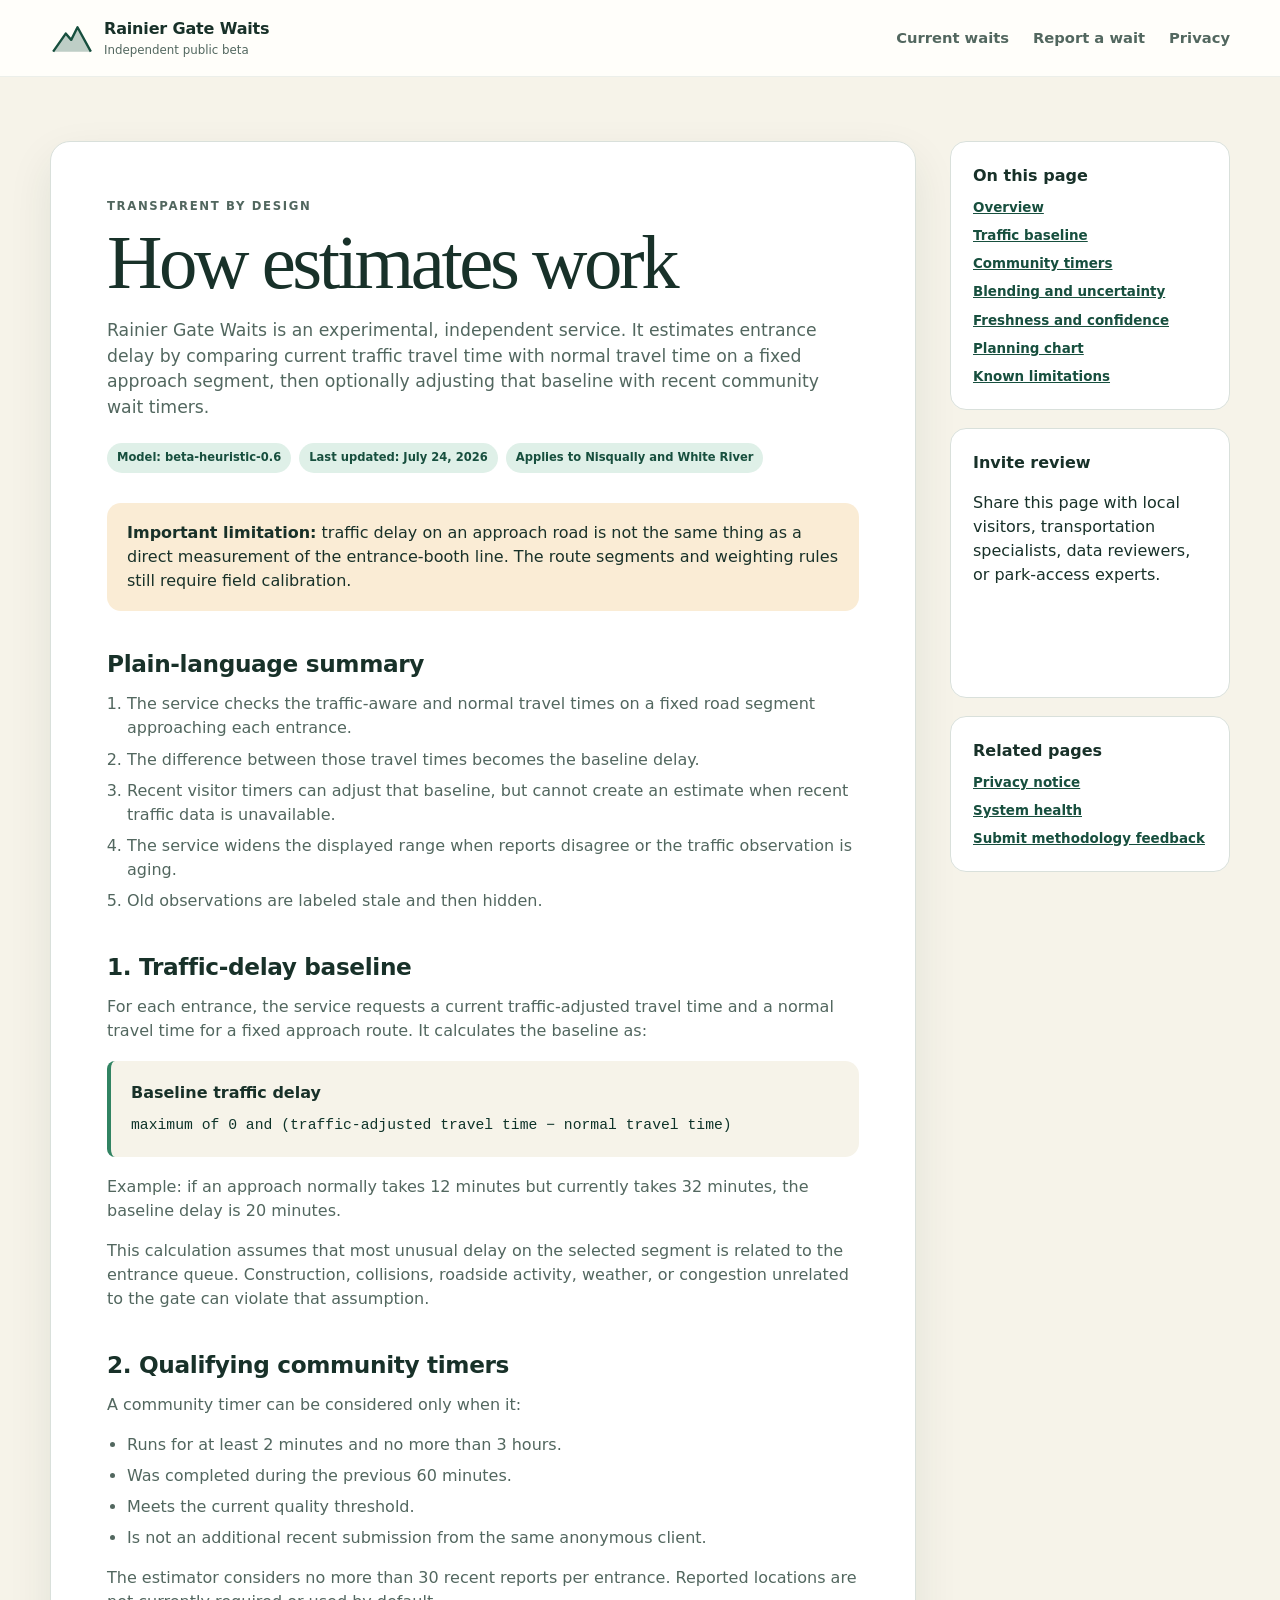
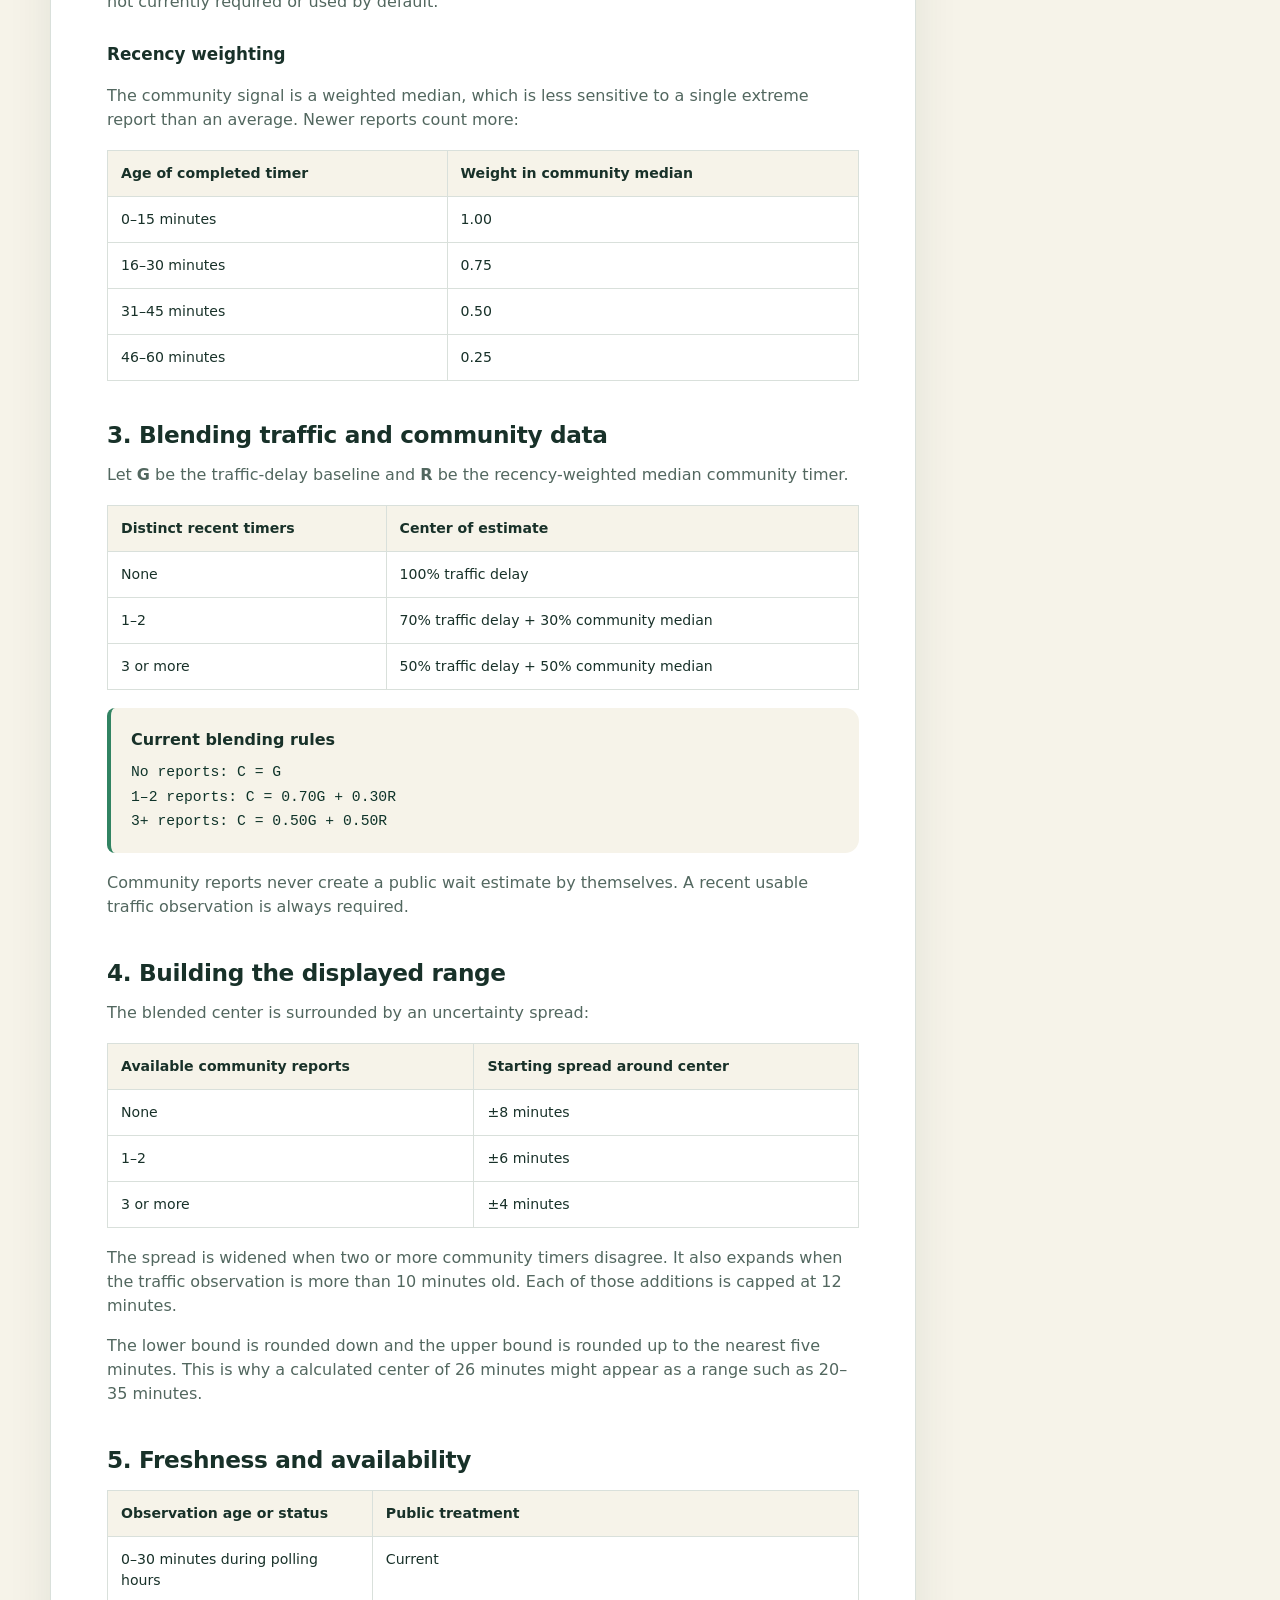
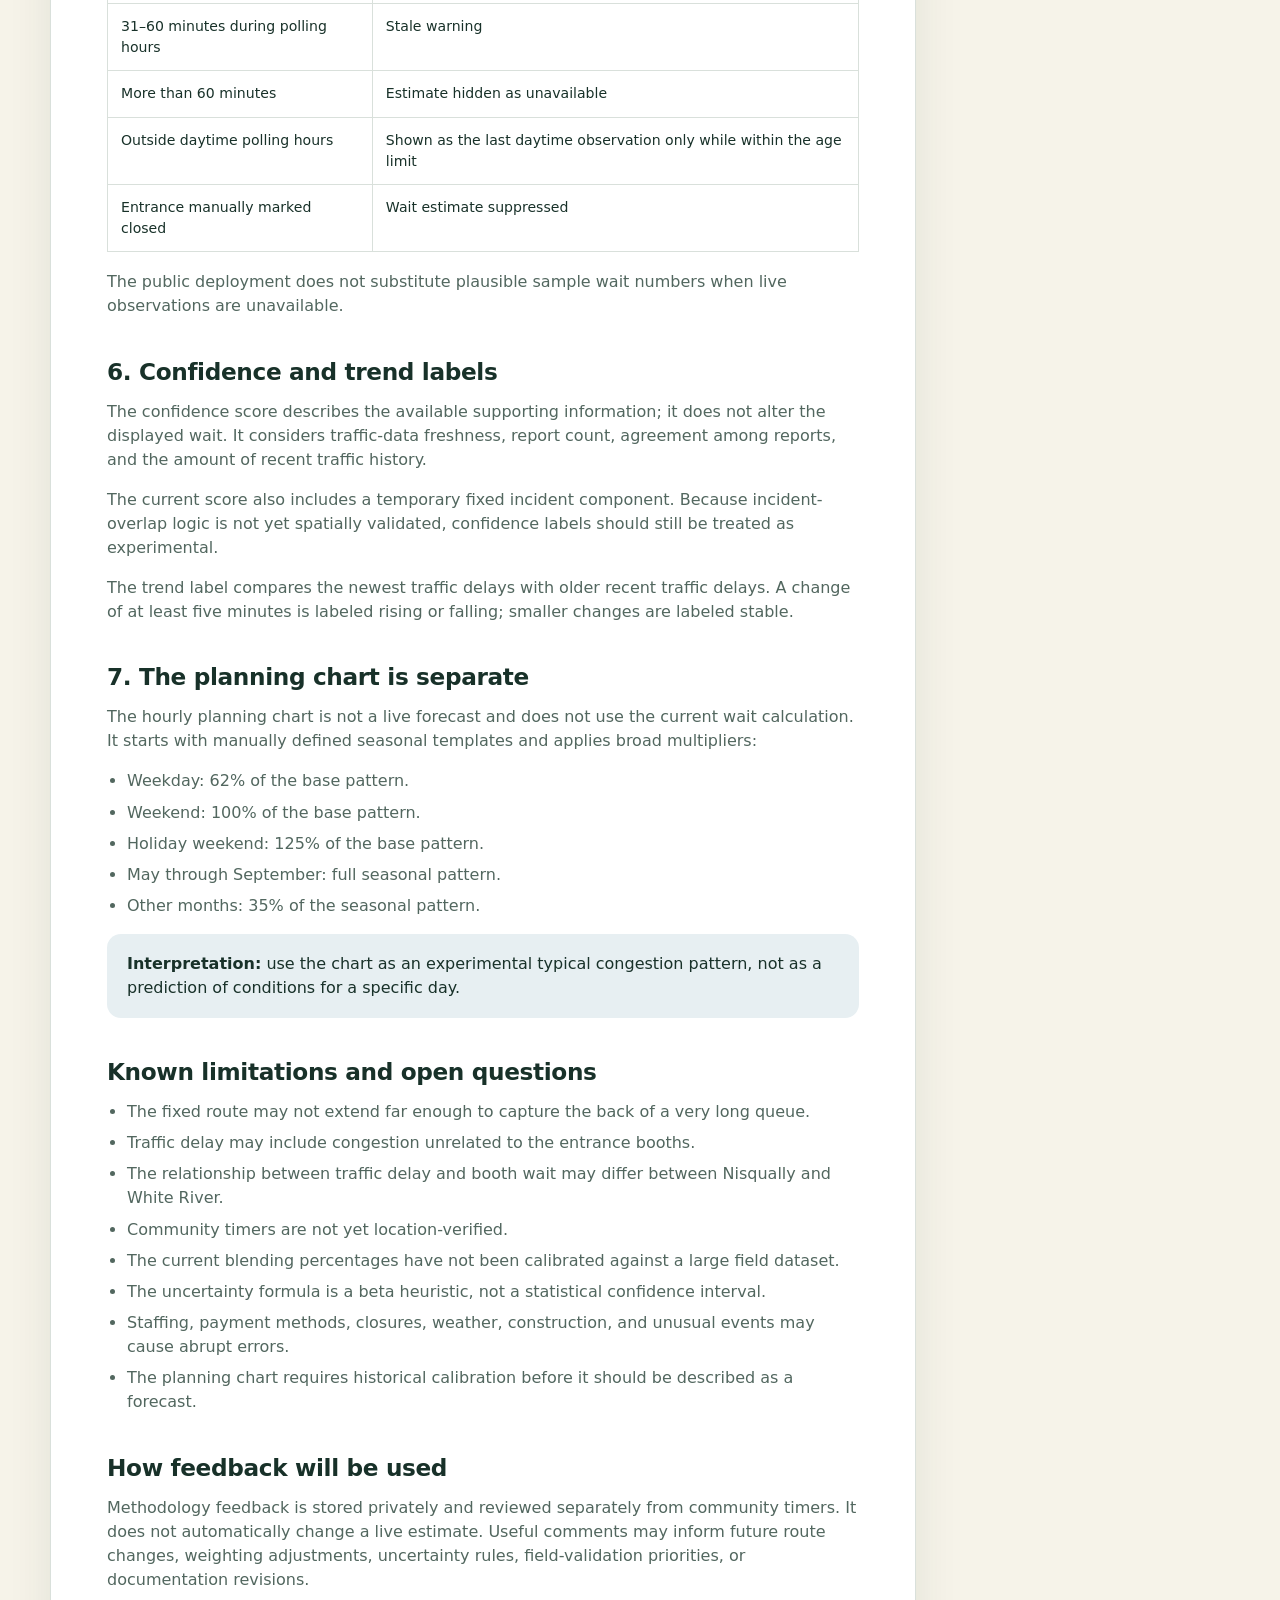
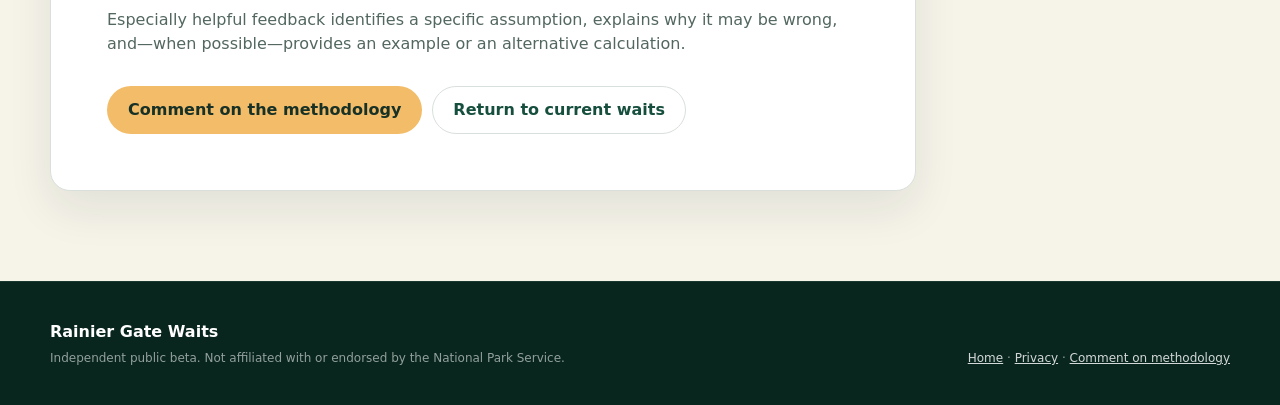
==== methodology.html @ cff62fb3 "Add files via upload" ====
<!doctype html>
<html lang="en">
<head>
  <meta charset="utf-8" />
  <meta name="viewport" content="width=device-width, initial-scale=1" />
  <meta name="description" content="How Rainier Gate Waits calculates experimental entrance-delay estimates and planning patterns." />
  <title>How estimates work · Rainier Gate Waits</title>
  <link rel="stylesheet" href="styles.css" />
</head>
<body>
  <a class="skip-link" href="#main">Skip to main content</a>

  <header class="site-header">
    <div class="shell header-inner">
      <a class="brand" href="index.html" aria-label="Rainier Gate Waits home">
        <span class="brand-mark" aria-hidden="true">
          <svg viewBox="0 0 56 44" role="img">
            <path d="M4 39 20 16l7 8L35 8l17 31H4Z" fill="currentColor" opacity=".28"/>
            <path d="m4 39 16-23 7 8L35 8l17 31" fill="none" stroke="currentColor" stroke-width="3" stroke-linejoin="round"/>
          </svg>
        </span>
        <span>
          <strong>Rainier Gate Waits</strong>
          <small>Independent public beta</small>
        </span>
      </a>
      <nav aria-label="Primary navigation">
        <a href="index.html#current">Current waits</a>
        <a href="index.html#report">Report a wait</a>
        <a href="privacy.html">Privacy</a>
      </nav>
    </div>
  </header>

  <main class="methodology-main" id="main">
    <div class="shell methodology-layout">
      <article class="methodology-card">
        <p class="eyebrow">Transparent by design</p>
        <h1>How estimates work</h1>
        <p class="methodology-lead">Rainier Gate Waits is an experimental, independent service. It estimates entrance delay by comparing current traffic travel time with normal travel time on a fixed approach segment, then optionally adjusting that baseline with recent community wait timers.</p>

        <div class="methodology-meta">
          <span>Model: beta-heuristic-0.6</span>
          <span>Last updated: July 24, 2026</span>
          <span>Applies to Nisqually and White River</span>
        </div>

        <div class="method-warning">
          <strong>Important limitation:</strong> traffic delay on an approach road is not the same thing as a direct measurement of the entrance-booth line. The route segments and weighting rules still require field calibration.
        </div>

        <h2 id="summary">Plain-language summary</h2>
        <ol>
          <li>The service checks the traffic-aware and normal travel times on a fixed road segment approaching each entrance.</li>
          <li>The difference between those travel times becomes the baseline delay.</li>
          <li>Recent visitor timers can adjust that baseline, but cannot create an estimate when recent traffic data is unavailable.</li>
          <li>The service widens the displayed range when reports disagree or the traffic observation is aging.</li>
          <li>Old observations are labeled stale and then hidden.</li>
        </ol>

        <h2 id="traffic-baseline">1. Traffic-delay baseline</h2>
        <p>For each entrance, the service requests a current traffic-adjusted travel time and a normal travel time for a fixed approach route. It calculates the baseline as:</p>
        <div class="formula-card">
          <strong>Baseline traffic delay</strong>
          <code>maximum of 0 and (traffic-adjusted travel time − normal travel time)</code>
        </div>
        <p>Example: if an approach normally takes 12 minutes but currently takes 32 minutes, the baseline delay is 20 minutes.</p>
        <p>This calculation assumes that most unusual delay on the selected segment is related to the entrance queue. Construction, collisions, roadside activity, weather, or congestion unrelated to the gate can violate that assumption.</p>

        <h2 id="community-timers">2. Qualifying community timers</h2>
        <p>A community timer can be considered only when it:</p>
        <ul>
          <li>Runs for at least 2 minutes and no more than 3 hours.</li>
          <li>Was completed during the previous 60 minutes.</li>
          <li>Meets the current quality threshold.</li>
          <li>Is not an additional recent submission from the same anonymous client.</li>
        </ul>
        <p>The estimator considers no more than 30 recent reports per entrance. Reported locations are not currently required or used by default.</p>

        <h3>Recency weighting</h3>
        <p>The community signal is a weighted median, which is less sensitive to a single extreme report than an average. Newer reports count more:</p>
        <div class="method-table-wrap">
          <table class="method-table">
            <thead><tr><th>Age of completed timer</th><th>Weight in community median</th></tr></thead>
            <tbody>
              <tr><td>0–15 minutes</td><td>1.00</td></tr>
              <tr><td>16–30 minutes</td><td>0.75</td></tr>
              <tr><td>31–45 minutes</td><td>0.50</td></tr>
              <tr><td>46–60 minutes</td><td>0.25</td></tr>
            </tbody>
          </table>
        </div>

        <h2 id="blending">3. Blending traffic and community data</h2>
        <p>Let <strong>G</strong> be the traffic-delay baseline and <strong>R</strong> be the recency-weighted median community timer.</p>
        <div class="method-table-wrap">
          <table class="method-table">
            <thead><tr><th>Distinct recent timers</th><th>Center of estimate</th></tr></thead>
            <tbody>
              <tr><td>None</td><td>100% traffic delay</td></tr>
              <tr><td>1–2</td><td>70% traffic delay + 30% community median</td></tr>
              <tr><td>3 or more</td><td>50% traffic delay + 50% community median</td></tr>
            </tbody>
          </table>
        </div>
        <div class="formula-card">
          <strong>Current blending rules</strong>
          <code>No reports: C = G<br />1–2 reports: C = 0.70G + 0.30R<br />3+ reports: C = 0.50G + 0.50R</code>
        </div>
        <p>Community reports never create a public wait estimate by themselves. A recent usable traffic observation is always required.</p>

        <h2 id="uncertainty">4. Building the displayed range</h2>
        <p>The blended center is surrounded by an uncertainty spread:</p>
        <div class="method-table-wrap">
          <table class="method-table">
            <thead><tr><th>Available community reports</th><th>Starting spread around center</th></tr></thead>
            <tbody>
              <tr><td>None</td><td>±8 minutes</td></tr>
              <tr><td>1–2</td><td>±6 minutes</td></tr>
              <tr><td>3 or more</td><td>±4 minutes</td></tr>
            </tbody>
          </table>
        </div>
        <p>The spread is widened when two or more community timers disagree. It also expands when the traffic observation is more than 10 minutes old. Each of those additions is capped at 12 minutes.</p>
        <p>The lower bound is rounded down and the upper bound is rounded up to the nearest five minutes. This is why a calculated center of 26 minutes might appear as a range such as 20–35 minutes.</p>

        <h2 id="freshness">5. Freshness and availability</h2>
        <div class="method-table-wrap">
          <table class="method-table">
            <thead><tr><th>Observation age or status</th><th>Public treatment</th></tr></thead>
            <tbody>
              <tr><td>0–30 minutes during polling hours</td><td>Current</td></tr>
              <tr><td>31–60 minutes during polling hours</td><td>Stale warning</td></tr>
              <tr><td>More than 60 minutes</td><td>Estimate hidden as unavailable</td></tr>
              <tr><td>Outside daytime polling hours</td><td>Shown as the last daytime observation only while within the age limit</td></tr>
              <tr><td>Entrance manually marked closed</td><td>Wait estimate suppressed</td></tr>
            </tbody>
          </table>
        </div>
        <p>The public deployment does not substitute plausible sample wait numbers when live observations are unavailable.</p>

        <h2 id="confidence">6. Confidence and trend labels</h2>
        <p>The confidence score describes the available supporting information; it does not alter the displayed wait. It considers traffic-data freshness, report count, agreement among reports, and the amount of recent traffic history.</p>
        <p>The current score also includes a temporary fixed incident component. Because incident-overlap logic is not yet spatially validated, confidence labels should still be treated as experimental.</p>
        <p>The trend label compares the newest traffic delays with older recent traffic delays. A change of at least five minutes is labeled rising or falling; smaller changes are labeled stable.</p>

        <h2 id="planning-chart">7. The planning chart is separate</h2>
        <p>The hourly planning chart is not a live forecast and does not use the current wait calculation. It starts with manually defined seasonal templates and applies broad multipliers:</p>
        <ul>
          <li>Weekday: 62% of the base pattern.</li>
          <li>Weekend: 100% of the base pattern.</li>
          <li>Holiday weekend: 125% of the base pattern.</li>
          <li>May through September: full seasonal pattern.</li>
          <li>Other months: 35% of the seasonal pattern.</li>
        </ul>
        <div class="method-note"><strong>Interpretation:</strong> use the chart as an experimental typical congestion pattern, not as a prediction of conditions for a specific day.</div>

        <h2 id="limitations">Known limitations and open questions</h2>
        <ul>
          <li>The fixed route may not extend far enough to capture the back of a very long queue.</li>
          <li>Traffic delay may include congestion unrelated to the entrance booths.</li>
          <li>The relationship between traffic delay and booth wait may differ between Nisqually and White River.</li>
          <li>Community timers are not yet location-verified.</li>
          <li>The current blending percentages have not been calibrated against a large field dataset.</li>
          <li>The uncertainty formula is a beta heuristic, not a statistical confidence interval.</li>
          <li>Staffing, payment methods, closures, weather, construction, and unusual events may cause abrupt errors.</li>
          <li>The planning chart requires historical calibration before it should be described as a forecast.</li>
        </ul>

        <h2 id="feedback-use">How feedback will be used</h2>
        <p>Methodology feedback is stored privately and reviewed separately from community timers. It does not automatically change a live estimate. Useful comments may inform future route changes, weighting adjustments, uncertainty rules, field-validation priorities, or documentation revisions.</p>
        <p>Especially helpful feedback identifies a specific assumption, explains why it may be wrong, and—when possible—provides an example or an alternative calculation.</p>

        <div class="methodology-actions">
          <a class="button primary" href="index.html?feedback=methodology#method">Comment on the methodology</a>
          <a class="button secondary" href="index.html#current">Return to current waits</a>
        </div>
      </article>

      <aside class="methodology-sidebar" aria-label="Methodology navigation and sharing">
        <div class="methodology-sidebar-card">
          <strong>On this page</strong>
          <a href="#summary">Overview</a>
          <a href="#traffic-baseline">Traffic baseline</a>
          <a href="#community-timers">Community timers</a>
          <a href="#blending">Blending and uncertainty</a>
          <a href="#freshness">Freshness and confidence</a>
          <a href="#planning-chart">Planning chart</a>
          <a href="#limitations">Known limitations</a>
        </div>
        <div class="methodology-sidebar-card">
          <strong>Invite review</strong>
          <p>Share this page with local visitors, transportation specialists, data reviewers, or park-access experts.</p>
          <button class="button secondary" type="button" id="copy-methodology-link">Copy page link</button>
          <p class="copy-status" id="copy-methodology-status" role="status" aria-live="polite"></p>
        </div>
        <div class="methodology-sidebar-card">
          <strong>Related pages</strong>
          <a href="privacy.html">Privacy notice</a>
          <a href="/api/v1/health">System health</a>
          <a href="index.html?feedback=methodology#method">Submit methodology feedback</a>
        </div>
      </aside>
    </div>
  </main>

  <footer>
    <div class="shell footer-inner">
      <div>
        <strong>Rainier Gate Waits</strong>
        <p>Independent public beta. Not affiliated with or endorsed by the National Park Service.</p>
      </div>
      <p><a href="index.html">Home</a> · <a href="privacy.html">Privacy</a> · <a href="index.html?feedback=methodology#method">Comment on methodology</a></p>
    </div>
  </footer>

  <script>
    const copyButton = document.querySelector("#copy-methodology-link");
    const copyStatus = document.querySelector("#copy-methodology-status");
    copyButton.addEventListener("click", async () => {
      try {
        await navigator.clipboard.writeText(window.location.href);
        copyStatus.textContent = "Methodology link copied.";
      } catch {
        const temporary = document.createElement("textarea");
        temporary.value = window.location.href;
        temporary.setAttribute("readonly", "");
        temporary.style.position = "fixed";
        temporary.style.opacity = "0";
        document.body.appendChild(temporary);
        temporary.select();
        document.execCommand("copy");
        temporary.remove();
        copyStatus.textContent = "Methodology link copied.";
      }
    });
  </script>
</body>
</html>
---- styles.css ----
:root {
  --ink: #183129;
  --ink-soft: #52675f;
  --forest: #174f3e;
  --forest-dark: #0e3329;
  --moss: #9db39e;
  --cream: #f6f3e9;
  --paper: #fffefa;
  --line: #d9e0db;
  --amber: #d68b2d;
  --amber-soft: #faecd5;
  --red: #b94a3c;
  --red-soft: #f7dfda;
  --green: #318362;
  --green-soft: #dff0e8;
  --blue-soft: #e7eff2;
  --shadow: 0 18px 45px rgba(21, 51, 41, .09);
  --radius: 20px;
}

* { box-sizing: border-box; }
html { scroll-behavior: smooth; }
body {
  margin: 0;
  color: var(--ink);
  background: var(--paper);
  font-family: Inter, ui-sans-serif, system-ui, -apple-system, BlinkMacSystemFont, "Segoe UI", sans-serif;
  line-height: 1.5;
}
button, input, select { font: inherit; }
a { color: inherit; }
svg { display: block; }

.skip-link {
  position: fixed;
  top: 8px;
  left: 8px;
  z-index: 100;
  transform: translateY(-150%);
  background: white;
  padding: .7rem 1rem;
  border-radius: 8px;
}
.skip-link:focus { transform: none; }

.shell { width: min(1180px, calc(100% - 40px)); margin-inline: auto; }
.site-header {
  position: sticky;
  top: 0;
  z-index: 50;
  background: rgba(255, 254, 250, .93);
  border-bottom: 1px solid rgba(24, 49, 41, .08);
  backdrop-filter: blur(16px);
}
.header-inner { min-height: 76px; display: flex; align-items: center; justify-content: space-between; gap: 32px; }
.brand { display: flex; align-items: center; gap: 10px; text-decoration: none; }
.brand-mark { width: 44px; color: var(--forest); }
.brand strong, .brand small { display: block; }
.brand strong { font-size: 1rem; letter-spacing: -.01em; }
.brand small { color: var(--ink-soft); font-size: .74rem; margin-top: 1px; }
nav { display: flex; align-items: center; gap: 24px; }
nav a { text-decoration: none; color: var(--ink-soft); font-size: .92rem; font-weight: 650; }
nav a:hover { color: var(--forest); }

.hero {
  color: white;
  background:
    linear-gradient(110deg, rgba(8, 47, 36, .98), rgba(18, 80, 60, .93)),
    radial-gradient(circle at 78% 20%, #648e74, transparent 35%);
  overflow: hidden;
}
.hero-grid {
  min-height: 510px;
  display: grid;
  grid-template-columns: 1.25fr .75fr;
  align-items: center;
  gap: 70px;
  padding-block: 80px;
}
.eyebrow { margin: 0 0 .6rem; text-transform: uppercase; letter-spacing: .14em; font-size: .73rem; font-weight: 800; color: var(--green); }
.hero .eyebrow, .dark .eyebrow { color: #bdd6c6; }
h1 { margin: 0; max-width: 760px; font-family: Georgia, "Times New Roman", serif; font-size: clamp(3rem, 6vw, 5.7rem); line-height: .98; letter-spacing: -.045em; font-weight: 500; }
.hero-copy { max-width: 660px; font-size: 1.14rem; color: rgba(255,255,255,.82); margin: 1.5rem 0 0; }
.hero-actions { display: flex; flex-wrap: wrap; gap: 12px; margin-top: 30px; }
.button {
  display: inline-flex;
  justify-content: center;
  align-items: center;
  min-height: 48px;
  padding: 0 20px;
  border: 1px solid transparent;
  border-radius: 999px;
  text-decoration: none;
  font-weight: 800;
  cursor: pointer;
  transition: transform .18s ease, background .18s ease, border-color .18s ease;
}
.button:hover { transform: translateY(-1px); }
.button.primary { background: #f2bc69; color: #173126; }
.button.primary:hover { background: #ffc978; }
.button.secondary { border-color: rgba(255,255,255,.35); color: white; background: rgba(255,255,255,.08); }
.section .button.secondary { border-color: var(--line); color: var(--forest); background: white; }
.status-line { margin-top: 28px; display: flex; align-items: center; gap: 9px; color: rgba(255,255,255,.72); font-size: .86rem; }
.live-dot { width: 9px; height: 9px; border-radius: 50%; background: #69d69a; box-shadow: 0 0 0 5px rgba(105,214,154,.14); }

.hero-summary { border: 1px solid rgba(255,255,255,.2); border-radius: 24px; padding: 14px 26px 20px; background: rgba(255,255,255,.08); box-shadow: 0 28px 70px rgba(0,0,0,.18); backdrop-filter: blur(12px); }
.summary-item { display: flex; justify-content: space-between; align-items: baseline; gap: 20px; padding: 18px 0; border-bottom: 1px solid rgba(255,255,255,.15); }
.summary-item span { font-size: .82rem; color: rgba(255,255,255,.7); }
.summary-item strong { font-size: 1.05rem; text-align: right; }
.experimental-note { margin: 18px 0 0; color: rgba(255,255,255,.58); font-size: .75rem; }

.section { padding-block: 88px; }
.section.muted { background: var(--cream); }
.section.dark { background: var(--forest-dark); color: white; }
.section-heading { display: flex; align-items: end; justify-content: space-between; gap: 40px; margin-bottom: 30px; }
.section-heading.compact { align-items: center; }
h2 { margin: 0; font-family: Georgia, "Times New Roman", serif; font-weight: 500; font-size: clamp(2.2rem, 4.3vw, 3.8rem); line-height: 1.04; letter-spacing: -.035em; }
h3, h4 { margin-top: 0; }
.section-intro { max-width: 500px; margin: 0; color: var(--ink-soft); }
.light-heading .section-intro { color: rgba(255,255,255,.68); }
.legend { display: flex; gap: 16px; flex-wrap: wrap; font-size: .77rem; color: var(--ink-soft); }
.legend span { display: flex; align-items: center; gap: 6px; }
.confidence { width: 8px; height: 8px; border-radius: 50%; display: inline-block; }
.confidence.high { background: var(--green); }
.confidence.medium { background: var(--amber); }
.confidence.low { background: #86969e; }

.card-grid { display: grid; grid-template-columns: repeat(2, minmax(0, 1fr)); gap: 20px; }
.entrance-card { position: relative; padding: 24px; min-height: 292px; border: 1px solid var(--line); border-radius: var(--radius); background: white; box-shadow: var(--shadow); overflow: hidden; }
.entrance-card::before { content: ""; position: absolute; inset: 0 0 auto; height: 5px; background: var(--green); }
.entrance-card.severe::before { background: var(--red); }
.entrance-card.moderate::before { background: var(--amber); }
.entrance-card.clear::before { background: var(--green); }
.card-top { display: flex; justify-content: space-between; gap: 16px; align-items: start; }
.card-top h3 { margin-bottom: 3px; font-size: 1.25rem; }
.card-top p { margin: 0; font-size: .78rem; color: var(--ink-soft); }
.status-pill { border-radius: 999px; padding: 5px 9px; font-size: .68rem; font-weight: 800; white-space: nowrap; background: var(--green-soft); color: var(--forest); }
.status-pill.severe { background: var(--red-soft); color: #8d3028; }
.status-pill.moderate { background: var(--amber-soft); color: #885516; }
.wait-number { display: flex; align-items: baseline; gap: 8px; margin: 32px 0 6px; }
.wait-number strong { font-family: Georgia, "Times New Roman", serif; font-weight: 500; font-size: 3.05rem; letter-spacing: -.05em; line-height: 1; }
.wait-number span { color: var(--ink-soft); font-weight: 700; }
.queue-detail { margin: 0; color: var(--ink-soft); font-size: .89rem; }
.metric-row { margin-top: 25px; padding-top: 18px; border-top: 1px solid var(--line); display: grid; grid-template-columns: 1fr 1fr; gap: 12px; }
.metric-row span { display: block; color: var(--ink-soft); font-size: .7rem; }
.metric-row strong { display: block; margin-top: 3px; font-size: .86rem; }

.map-panel { margin-top: 24px; border: 1px solid var(--line); border-radius: var(--radius); background: white; overflow: hidden; box-shadow: var(--shadow); }
.panel-heading { display: flex; justify-content: space-between; align-items: end; gap: 24px; padding: 24px 28px; border-bottom: 1px solid var(--line); }
.panel-heading h3 { margin: 0; font-family: Georgia, "Times New Roman", serif; font-size: 1.8rem; font-weight: 500; }
.panel-heading > p { margin: 0; font-size: .78rem; color: var(--ink-soft); }
.map-layout { display: grid; grid-template-columns: minmax(0, 1fr) 310px; }
.schematic-map { min-height: 460px; display: grid; place-items: center; padding: 16px; background: #f4f7f4; border-right: 1px solid var(--line); }
.schematic-map svg { width: 100%; height: auto; max-height: 440px; }
.park-shape { fill: #e5eee8; stroke: #b8cabc; stroke-width: 2; stroke-dasharray: 5 7; }
.mountain-line { fill: none; stroke: #839f8f; stroke-width: 4; stroke-linecap: round; stroke-linejoin: round; }
.snow-line { fill: white; stroke: none; }
.road { fill: none; stroke: #c6cdc8; stroke-width: 8; stroke-linecap: round; }
.queue-line { fill: none; stroke-width: 8; stroke-linecap: round; }
.queue-line.severe { stroke: var(--red); }
.queue-line.moderate { stroke: var(--amber); }
.queue-line.clear { stroke: var(--green); }
.gate-marker circle { fill: var(--forest); stroke: white; stroke-width: 4; }
.gate-marker text { font-size: 15px; font-weight: 800; fill: var(--ink); }
.gate-marker .map-wait { font-size: 12px; font-weight: 650; fill: var(--ink-soft); }
.map-label, .road-label { fill: var(--ink-soft); font-size: 11px; font-weight: 700; letter-spacing: .08em; }
.park-name { font-size: 12px; letter-spacing: .16em; }
.conditions-panel { padding: 28px; }
.conditions-panel h4 { margin-bottom: 18px; font-size: 1rem; }
.alert-item { padding: 14px 0; border-top: 1px solid var(--line); }
.alert-item:first-child { border-top: 0; padding-top: 0; }
.alert-item strong { display: block; font-size: .85rem; }
.alert-item p { margin: 4px 0 0; font-size: .78rem; color: var(--ink-soft); }
.alert-tag { display: inline-block; margin-bottom: 6px; border-radius: 99px; padding: 3px 7px; background: var(--blue-soft); color: #3c6573; font-size: .62rem; font-weight: 850; text-transform: uppercase; letter-spacing: .08em; }
.text-link { display: inline-block; margin-top: 16px; color: var(--forest); font-size: .84rem; font-weight: 800; text-decoration: none; }

.planner { display: grid; grid-template-columns: 270px minmax(0, 1fr); background: white; border: 1px solid var(--line); border-radius: var(--radius); overflow: hidden; box-shadow: var(--shadow); }
.planner-controls { padding: 28px; border-right: 1px solid var(--line); display: flex; flex-direction: column; gap: 20px; }
label { display: grid; gap: 7px; color: var(--ink-soft); font-size: .76rem; font-weight: 800; }
select, input[type="date"] { min-height: 46px; width: 100%; border: 1px solid #cbd5cf; border-radius: 10px; background: white; color: var(--ink); padding: 0 12px; }
.forecast-wrap { padding: 28px; min-width: 0; }
.forecast-summary { display: flex; justify-content: space-between; align-items: center; gap: 20px; padding-bottom: 22px; border-bottom: 1px solid var(--line); }
.forecast-summary div { display: grid; gap: 3px; }
.forecast-summary span { color: var(--ink-soft); font-size: .72rem; }
.forecast-summary strong { font-size: 1rem; }
.forecast-chart { min-height: 275px; display: flex; align-items: end; gap: 8px; padding: 34px 4px 0; overflow-x: auto; }
.forecast-column { flex: 1 0 48px; min-width: 48px; display: grid; grid-template-rows: 205px auto auto; justify-items: center; gap: 6px; }
.forecast-bar-wrap { width: 100%; height: 205px; display: flex; align-items: end; }
.forecast-bar { position: relative; width: 100%; min-height: 6px; border-radius: 7px 7px 3px 3px; background: var(--green); }
.forecast-bar.moderate { background: var(--amber); }
.forecast-bar.severe { background: var(--red); }
.forecast-bar span { position: absolute; top: -22px; left: 50%; transform: translateX(-50%); font-size: .68rem; font-weight: 850; white-space: nowrap; }
.forecast-time { color: var(--ink-soft); font-size: .7rem; }
.forecast-range { font-size: .65rem; color: var(--ink-soft); white-space: nowrap; }
.forecast-caption { margin: 20px 0 0; color: var(--ink-soft); font-size: .72rem; }

.report-grid { display: grid; grid-template-columns: 1fr .8fr; gap: 90px; align-items: center; }
.report-grid > div:first-child > p:not(.eyebrow) { max-width: 650px; color: var(--ink-soft); font-size: 1rem; }
.privacy-note { display: grid; gap: 3px; margin-top: 24px; border-left: 4px solid var(--green); padding: 10px 0 10px 16px; }
.privacy-note strong { font-size: .86rem; }
.privacy-note span { color: var(--ink-soft); font-size: .82rem; }
.timer-card { padding: 28px; border-radius: var(--radius); background: var(--cream); border: 1px solid var(--line); box-shadow: var(--shadow); }
.timer-display { margin: 30px 0 6px; font-family: ui-monospace, SFMono-Regular, Menlo, monospace; font-size: clamp(2.7rem, 7vw, 4.6rem); line-height: 1; letter-spacing: -.06em; }
.timer-card > p { margin: 0; color: var(--ink-soft); font-size: .82rem; }
.timer-actions { display: flex; gap: 10px; margin-top: 26px; }
.timer-actions button { flex: 1; }
.timer-actions button:disabled { opacity: .45; cursor: not-allowed; transform: none; }
.timer-result { margin-top: 18px; padding: 14px; background: white; border: 1px solid var(--line); border-radius: 12px; font-size: .82rem; }

.method-grid { display: grid; grid-template-columns: repeat(4, 1fr); gap: 18px; margin-top: 38px; }
.method-grid article { min-height: 240px; padding: 24px; border: 1px solid rgba(255,255,255,.14); border-radius: 16px; background: rgba(255,255,255,.045); }
.step-number { color: #aac7b3; font-size: .75rem; font-weight: 850; letter-spacing: .12em; }
.method-grid h3 { margin: 38px 0 10px; font-size: 1.08rem; }
.method-grid p { margin: 0; color: rgba(255,255,255,.68); font-size: .86rem; }
.source-strip { margin-top: 24px; padding: 20px 24px; border: 1px solid rgba(255,255,255,.14); border-radius: 16px; display: flex; align-items: center; gap: 28px; }
.source-strip > span { font-size: .72rem; font-weight: 850; text-transform: uppercase; letter-spacing: .1em; color: #aac7b3; white-space: nowrap; }
.source-strip ul { list-style: none; display: flex; flex-wrap: wrap; gap: 9px; margin: 0; padding: 0; }
.source-strip li { border-radius: 999px; background: rgba(255,255,255,.1); padding: 6px 10px; font-size: .72rem; color: rgba(255,255,255,.78); }

footer { padding-block: 38px; background: #08261e; color: white; border-top: 1px solid rgba(255,255,255,.08); }
.footer-inner { display: flex; align-items: end; justify-content: space-between; gap: 30px; }
.footer-inner p { margin: 5px 0 0; color: rgba(255,255,255,.56); font-size: .75rem; }

@media (max-width: 980px) {
  nav { display: none; }
  .hero-grid { grid-template-columns: 1fr; gap: 44px; }
  .hero-summary { max-width: 600px; }
  .card-grid { grid-template-columns: 1fr; }
  .entrance-card { min-height: 0; }
  .map-layout { grid-template-columns: 1fr; }
  .schematic-map { border-right: 0; border-bottom: 1px solid var(--line); }
  .planner { grid-template-columns: 1fr; }
  .planner-controls { display: grid; grid-template-columns: repeat(3, 1fr); border-right: 0; border-bottom: 1px solid var(--line); }
  .report-grid { grid-template-columns: 1fr; gap: 40px; }
  .method-grid { grid-template-columns: 1fr 1fr; }
}

@media (max-width: 680px) {
  .shell { width: min(100% - 28px, 1180px); }
  .section { padding-block: 64px; }
  .hero-grid { min-height: auto; padding-block: 64px; }
  h1 { font-size: 3.35rem; }
  .section-heading, .section-heading.compact { display: grid; align-items: start; gap: 18px; }
  .legend { gap: 10px; }
  .panel-heading { display: grid; align-items: start; }
  .planner-controls { grid-template-columns: 1fr; }
  .forecast-summary { display: grid; }
  .method-grid { grid-template-columns: 1fr; }
  .method-grid article { min-height: 0; }
  .method-grid h3 { margin-top: 24px; }
  .source-strip { display: grid; gap: 12px; }
  .footer-inner { display: grid; }
  .timer-actions { flex-direction: column; }
}

/* MVP backend state */
.status-line { flex-wrap: wrap; }
.data-mode-badge {
  display: inline-flex;
  align-items: center;
  margin-left: 8px;
  border-radius: 999px;
  padding: 4px 8px;
  font-size: .63rem;
  font-weight: 850;
  letter-spacing: .04em;
  background: var(--amber-soft);
  color: #805016;
}
.data-mode-badge.live { background: var(--green-soft); color: var(--forest); }
.data-mode-badge.mixed { background: var(--blue-soft); color: #315e6d; }
.data-mode-badge.demo { background: var(--amber-soft); color: #805016; }
.alert-link {
  display: inline-block;
  margin-top: 7px;
  color: var(--forest);
  font-size: .72rem;
  font-weight: 800;
  text-decoration: none;
}
.alert-link:hover { text-decoration: underline; }

/* Public beta hardening */
.beta-notice {
  max-width: 700px;
  margin: 22px 0 0;
  padding: 12px 14px;
  border: 1px solid rgba(255,255,255,.22);
  border-radius: 12px;
  background: rgba(255,255,255,.08);
  color: rgba(255,255,255,.82);
  font-size: .84rem;
}
.entrance-card.unavailable::before { background: #86969e; }
.entrance-card.unavailable { background: #fbfcfb; }
.status-pill.unavailable { background: #edf0ef; color: #596963; }
.unavailable-wait strong { font-size: clamp(2.2rem, 5vw, 3.05rem); color: #66766f; }
.queue-detail.freshness-warning { color: #8a5619; font-weight: 700; }
.queue-line.unavailable { stroke: #b8c1bd; stroke-dasharray: 7 9; }
.data-mode-badge.unavailable { background: #edf0ef; color: #596963; }
.secondary-link { display: block; margin-top: 8px; }
.privacy-note a { color: var(--forest); font-weight: 800; }
.footer-inner a { color: rgba(255,255,255,.82); }

.legal-main { min-height: calc(100vh - 150px); background: var(--cream); padding: 70px 0 90px; }
.legal-card { max-width: 820px; padding: clamp(26px, 5vw, 54px); background: white; border: 1px solid var(--line); border-radius: var(--radius); box-shadow: var(--shadow); }
.legal-card h1 { color: var(--ink); font-size: clamp(2.4rem, 6vw, 4.4rem); }
.legal-card h2 { margin-top: 2.1rem; font-family: inherit; font-size: 1.25rem; font-weight: 850; letter-spacing: -.01em; }
.legal-card p, .legal-card li { color: var(--ink-soft); }
.legal-card ul { padding-left: 1.2rem; }
.legal-card .updated { margin-top: 1rem; font-size: .8rem; }
.legal-card .button { margin-top: 1.5rem; }
.entrance-card.closed::before { background: #5f6f69; }
.entrance-card.closed { background: #f1f3f2; }
.status-pill.closed { background: #dfe4e1; color: #34463f; }
.queue-line.closed { stroke: #6f7f78; stroke-dasharray: 3 10; }


/* Feedback tools */
.feedback-card-link, .footer-link-button {
  border: 0;
  padding: 0;
  background: none;
  color: var(--forest);
  font: inherit;
  font-size: .76rem;
  font-weight: 850;
  text-decoration: underline;
  text-underline-offset: 3px;
  cursor: pointer;
}
.feedback-card-link { margin-top: 18px; }
.footer-link-button { color: rgba(255,255,255,.82); }
.feedback-dialog {
  width: min(680px, calc(100% - 28px));
  max-height: calc(100vh - 32px);
  border: 0;
  border-radius: 20px;
  padding: 0;
  background: white;
  box-shadow: 0 24px 80px rgba(0,0,0,.32);
}
.feedback-dialog::backdrop { background: rgba(5, 27, 21, .68); backdrop-filter: blur(3px); }
.feedback-form { display: grid; gap: 18px; padding: clamp(24px, 5vw, 38px); }
.feedback-form > p { margin: 0; color: var(--ink-soft); }
.dialog-heading { display: flex; align-items: start; justify-content: space-between; gap: 20px; }
.dialog-heading h2 { margin: 0; font-size: clamp(1.65rem, 4vw, 2.35rem); }
.dialog-close { border: 0; background: var(--cream); width: 38px; height: 38px; border-radius: 50%; font-size: 1.7rem; line-height: 1; cursor: pointer; }
.feedback-grid { display: grid; grid-template-columns: 1fr 1fr; gap: 14px; }
.feedback-form select, .feedback-form input, .feedback-form textarea {
  width: 100%;
  border: 1px solid #cbd5cf;
  border-radius: 10px;
  background: white;
  color: var(--ink);
  padding: 11px 12px;
  font: inherit;
}
.feedback-form select, .feedback-form input { min-height: 46px; }
.feedback-form textarea { resize: vertical; min-height: 110px; }
.label-note { font-weight: 500; }
.accuracy-fields { display: grid; gap: 14px; }
.captured-estimate { display: grid; gap: 4px; padding: 13px 15px; border-radius: 12px; background: var(--cream); border: 1px solid var(--line); }
.captured-estimate span { color: var(--ink-soft); font-size: .72rem; }
.feedback-privacy { font-size: .76rem; }
.feedback-privacy a { color: var(--forest); font-weight: 800; }
.dialog-actions { display: flex; justify-content: end; gap: 10px; }
.form-status { min-height: 1.2em; font-size: .82rem; font-weight: 700; }
.form-status.success { color: var(--green); }
.form-status.error { color: var(--red); }
.honeypot { position: absolute !important; left: -10000px !important; width: 1px !important; height: 1px !important; overflow: hidden !important; }
@media (max-width: 620px) {
  .feedback-grid { grid-template-columns: 1fr; }
  .dialog-actions { flex-direction: column-reverse; }
  .dialog-actions .button { width: 100%; }
}

/* Private feedback dashboard */
.admin-main { min-height: calc(100vh - 80px); background: var(--cream); padding: 64px 0 90px; }
.admin-login { max-width: 620px; padding: clamp(26px, 5vw, 48px); background: white; border: 1px solid var(--line); border-radius: var(--radius); box-shadow: var(--shadow); }
.admin-login h1, .admin-heading h1 { color: var(--ink); font-size: clamp(2.25rem, 6vw, 4.2rem); }
.admin-login > p { color: var(--ink-soft); }
.admin-login code { font-size: .84em; }
.admin-login-form { display: grid; grid-template-columns: 1fr auto; gap: 12px; align-items: end; margin-top: 24px; }
.admin-heading { display: flex; justify-content: space-between; gap: 30px; align-items: end; }
.admin-heading p { color: var(--ink-soft); }
.admin-heading-actions { display: flex; gap: 10px; }
.admin-toolbar { display: flex; align-items: end; gap: 12px; margin: 32px 0 20px; padding: 18px; background: white; border: 1px solid var(--line); border-radius: 14px; }
.admin-toolbar label { min-width: 240px; }
.feedback-admin-list { display: grid; gap: 18px; }
.feedback-admin-card { padding: 24px; background: white; border: 1px solid var(--line); border-radius: 16px; box-shadow: var(--shadow); }
.feedback-admin-summary { display: flex; justify-content: space-between; gap: 20px; align-items: start; }
.feedback-admin-summary > div:first-child { display: grid; gap: 5px; }
.feedback-admin-summary strong { font-size: 1.1rem; }
.feedback-admin-summary span:not(.admin-status-pill) { color: var(--ink-soft); font-size: .78rem; }
.admin-status-pill { width: fit-content; border-radius: 999px; padding: 4px 8px; background: var(--blue-soft); color: #315e6d; font-size: .65rem; font-weight: 850; text-transform: uppercase; letter-spacing: .06em; }
.admin-status-pill.calibration { background: var(--green-soft); color: var(--forest); }
.admin-status-pill.resolved { background: #edf0ef; color: #52615b; }
.admin-status-pill.spam { background: #f3e7e5; color: #8b4237; }
.feedback-difference { border-radius: 10px; padding: 8px 10px; background: var(--cream); font-size: .78rem; font-weight: 850; }
.feedback-admin-metrics { display: grid; grid-template-columns: repeat(4, 1fr); gap: 12px; margin: 22px 0; }
.feedback-admin-metrics > div, .feedback-contact { display: grid; gap: 4px; padding: 12px; border: 1px solid var(--line); border-radius: 10px; }
.feedback-admin-metrics span, .feedback-contact span, .feedback-message span { color: var(--ink-soft); font-size: .68rem; font-weight: 800; text-transform: uppercase; letter-spacing: .05em; }
.feedback-admin-metrics strong, .feedback-contact strong { font-size: .82rem; }
.feedback-message { margin: 18px 0; padding: 15px; background: var(--cream); border-radius: 10px; }
.feedback-message p { margin: 6px 0 0; white-space: pre-wrap; }
.feedback-contact { margin-bottom: 18px; }
.feedback-review-controls { display: grid; grid-template-columns: 210px 1fr auto; gap: 12px; align-items: end; padding-top: 18px; border-top: 1px solid var(--line); }
.feedback-review-controls select, .feedback-review-controls textarea { width: 100%; border: 1px solid #cbd5cf; border-radius: 10px; padding: 10px 12px; font: inherit; }
.admin-empty { padding: 34px; background: white; border: 1px solid var(--line); border-radius: 16px; text-align: center; }
.admin-empty p { color: var(--ink-soft); }
@media (max-width: 860px) {
  .admin-heading, .feedback-admin-summary { display: grid; }
  .admin-heading-actions { flex-wrap: wrap; }
  .feedback-admin-metrics { grid-template-columns: 1fr 1fr; }
  .feedback-review-controls { grid-template-columns: 1fr; }
}
@media (max-width: 620px) {
  .admin-login-form, .feedback-admin-metrics { grid-template-columns: 1fr; }
  .admin-toolbar { display: grid; }
  .admin-toolbar label { min-width: 0; }
}


/* Calculation methodology */
.method-heading-actions { display: grid; justify-items: start; gap: 18px; max-width: 520px; }
.methodology-button, .methodology-feedback-button {
  min-height: 44px;
  border-color: rgba(255,255,255,.3);
  background: rgba(255,255,255,.08);
  color: white;
}
.methodology-button:hover, .methodology-feedback-button:hover { background: rgba(255,255,255,.14); }
.method-feedback-callout {
  display: flex;
  align-items: center;
  justify-content: space-between;
  gap: 24px;
  margin-top: 26px;
  padding: 22px 24px;
  border: 1px solid rgba(255,255,255,.16);
  border-radius: 16px;
  background: rgba(255,255,255,.055);
}
.method-feedback-callout > div { display: grid; gap: 5px; }
.method-feedback-callout span { max-width: 700px; color: rgba(255,255,255,.68); font-size: .84rem; }

.methodology-main { min-height: calc(100vh - 80px); background: var(--cream); padding: 64px 0 90px; }
.methodology-layout { display: grid; grid-template-columns: minmax(0, 1fr) 280px; gap: 34px; align-items: start; }
.methodology-card { padding: clamp(28px, 5vw, 56px); background: white; border: 1px solid var(--line); border-radius: var(--radius); box-shadow: var(--shadow); }
.methodology-card h1 { color: var(--ink); font-size: clamp(2.7rem, 6vw, 5rem); }
.methodology-card h2 { margin-top: 2.6rem; font-family: inherit; font-size: 1.45rem; font-weight: 850; letter-spacing: -.015em; }
.methodology-card h3 { margin-top: 1.7rem; font-size: 1.05rem; }
.methodology-card p, .methodology-card li { color: var(--ink-soft); }
.methodology-card ul, .methodology-card ol { padding-left: 1.25rem; }
.methodology-card li + li { margin-top: .45rem; }
.methodology-lead { max-width: 760px; font-size: 1.08rem; }
.methodology-meta { display: flex; flex-wrap: wrap; gap: 8px; margin: 22px 0 30px; }
.methodology-meta span { border-radius: 999px; padding: 6px 10px; background: var(--green-soft); color: var(--forest); font-size: .72rem; font-weight: 800; }
.formula-card { margin: 18px 0; padding: 20px; border-left: 4px solid var(--green); border-radius: 8px 14px 14px 8px; background: var(--cream); }
.formula-card strong { display: block; margin-bottom: 8px; }
.formula-card code { display: block; overflow-wrap: anywhere; color: var(--forest-dark); font-size: .92rem; line-height: 1.65; }
.method-table-wrap { overflow-x: auto; margin: 18px 0; }
.method-table { width: 100%; border-collapse: collapse; font-size: .88rem; }
.method-table th, .method-table td { padding: 12px 13px; border: 1px solid var(--line); text-align: left; vertical-align: top; }
.method-table th { background: var(--cream); color: var(--ink); }
.method-note { padding: 18px 20px; border-radius: 14px; background: var(--blue-soft); }
.method-warning { padding: 18px 20px; border-radius: 14px; background: var(--amber-soft); }
.methodology-actions { display: flex; flex-wrap: wrap; gap: 10px; margin-top: 30px; }
.methodology-actions .button.secondary { border-color: var(--line); color: var(--forest); background: white; }
.methodology-sidebar { position: sticky; top: 100px; display: grid; gap: 18px; }
.methodology-sidebar-card { padding: 22px; background: white; border: 1px solid var(--line); border-radius: 16px; }
.methodology-sidebar-card strong { display: block; margin-bottom: 10px; }
.methodology-sidebar-card a { display: block; margin-top: 8px; color: var(--forest); font-size: .84rem; font-weight: 750; }
.copy-status { min-height: 1.3em; margin: 8px 0 0; color: var(--green); font-size: .76rem; font-weight: 700; }
@media (max-width: 860px) {
  .method-feedback-callout { display: grid; }
  .methodology-layout { grid-template-columns: 1fr; }
  .methodology-sidebar { position: static; grid-template-columns: 1fr 1fr; }
}
@media (max-width: 620px) {
  .methodology-sidebar { grid-template-columns: 1fr; }
  .methodology-actions { display: grid; }
}
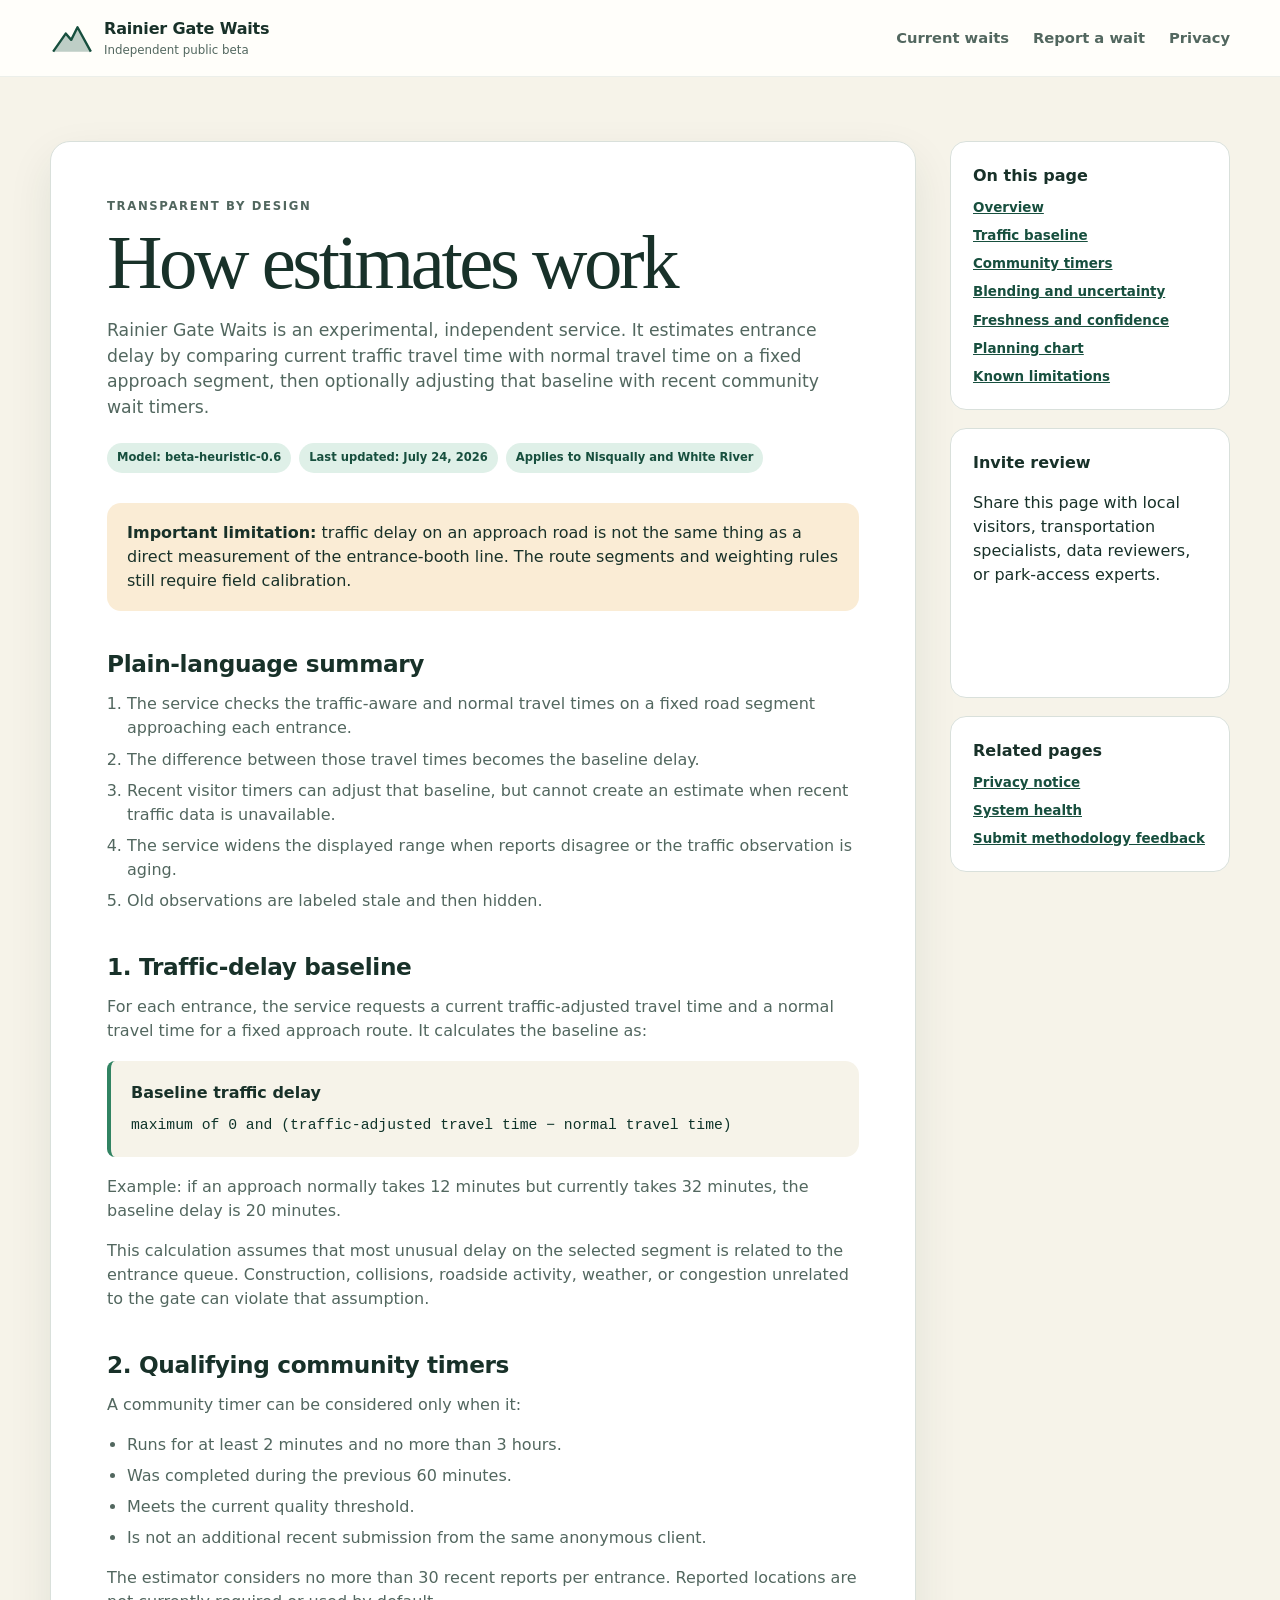
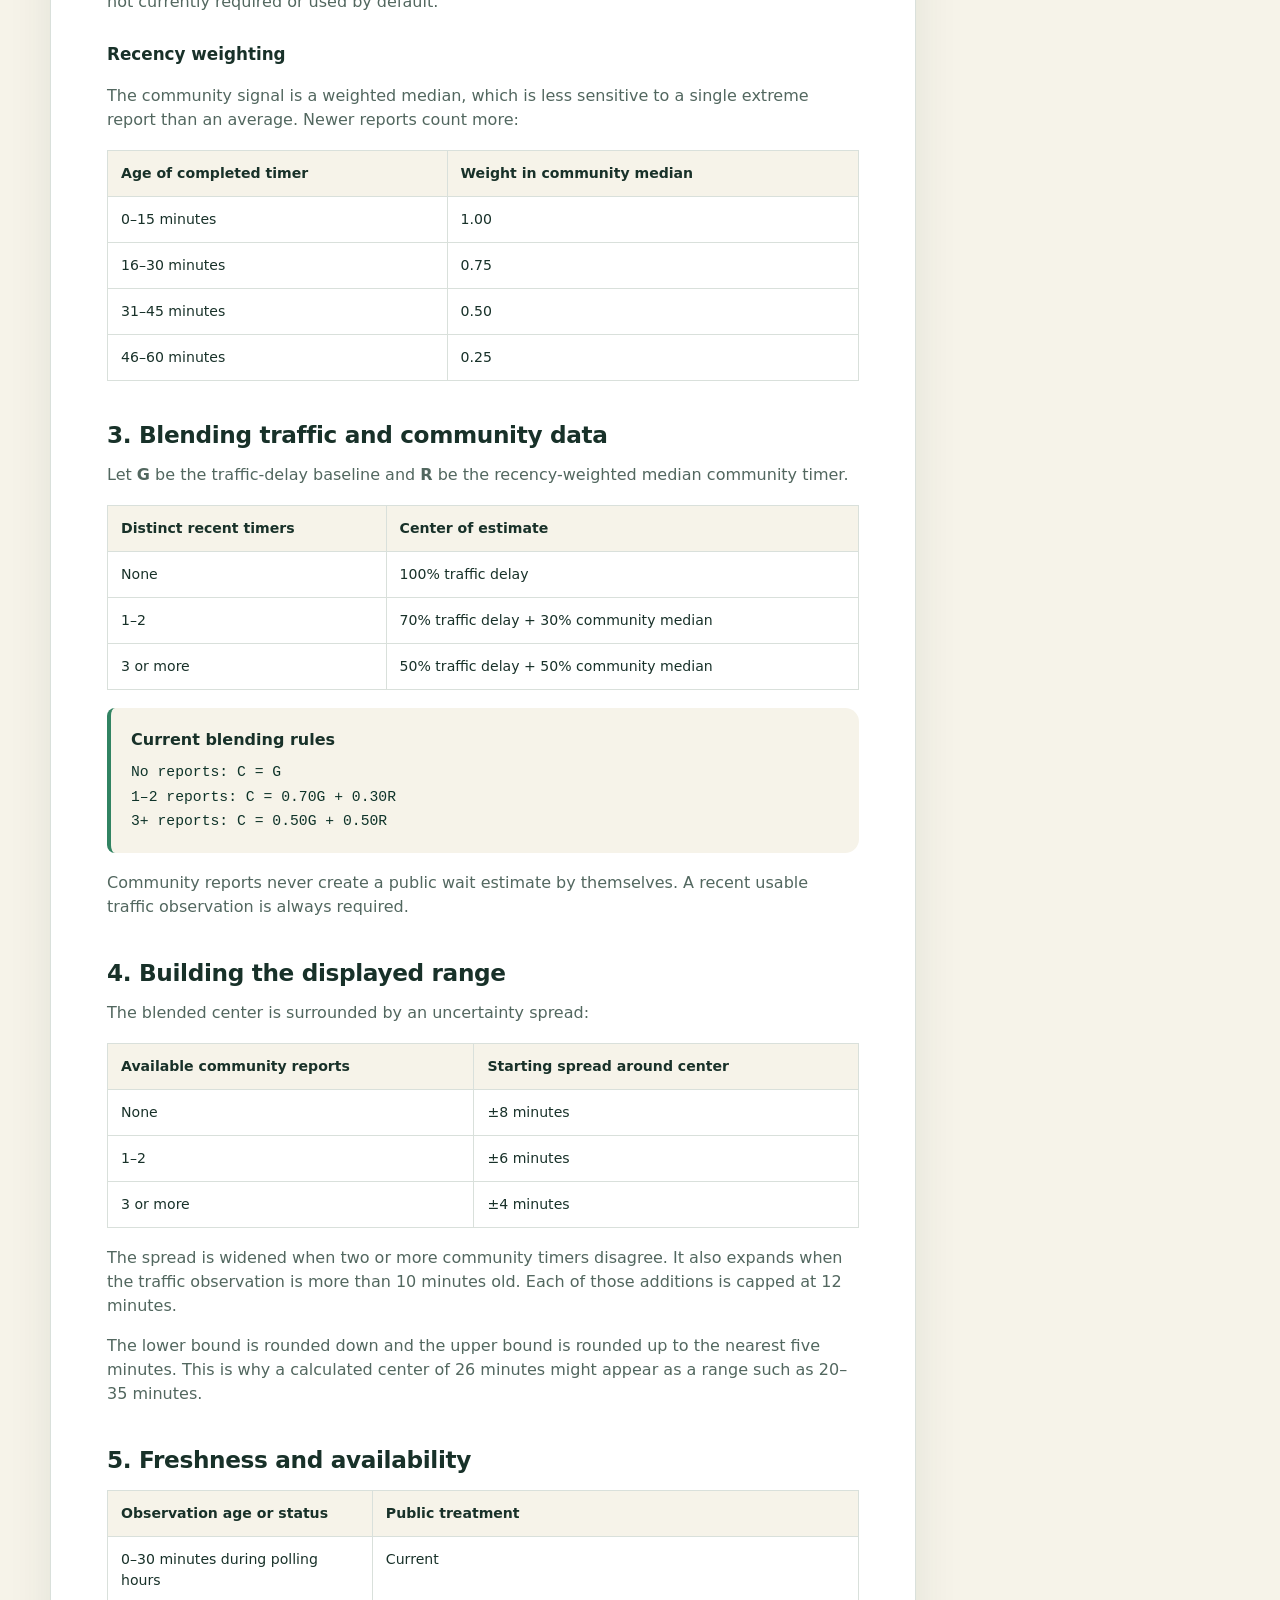
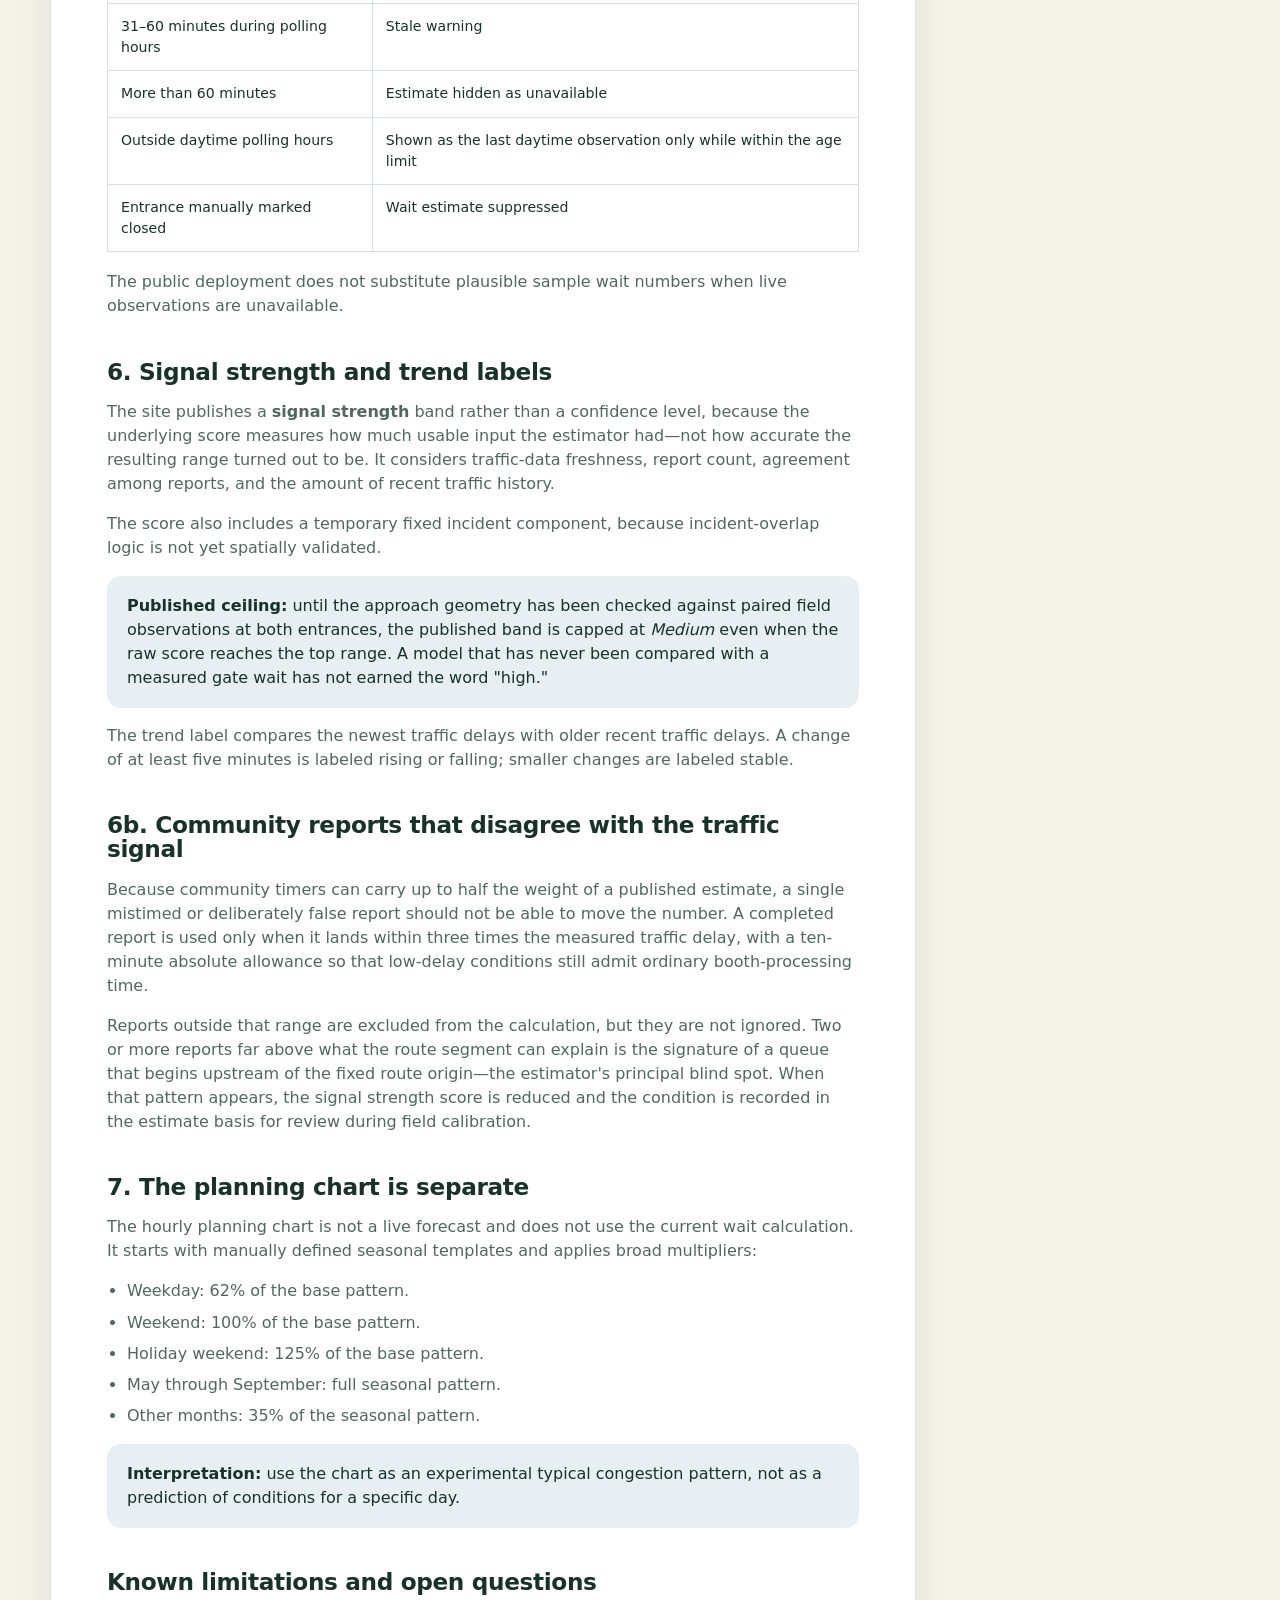
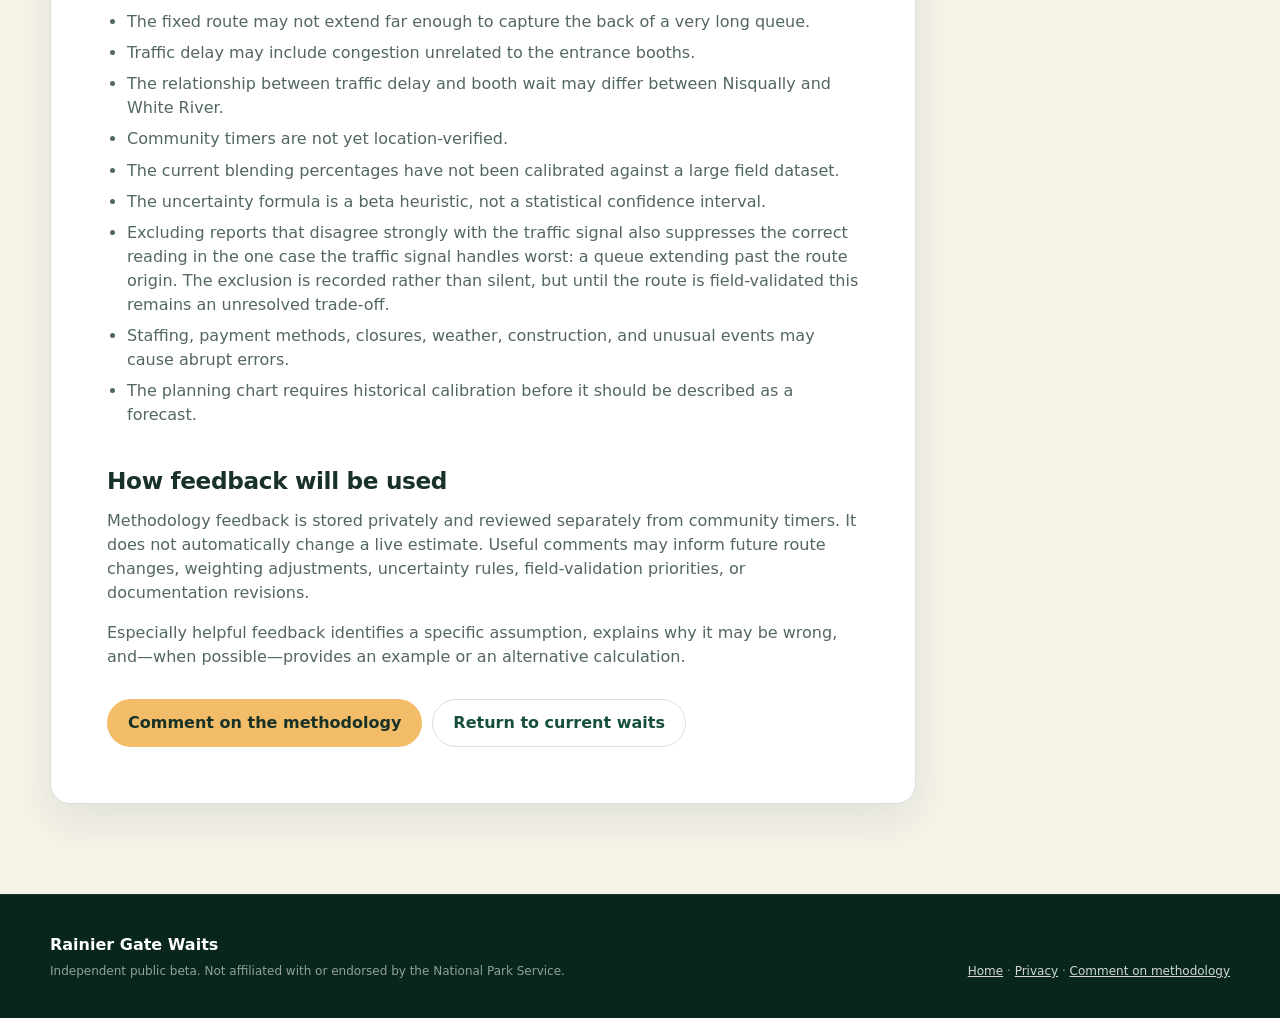
==== commit 43556b9a: "Add files via upload" ====
--- a/methodology.html
+++ b/methodology.html
@@ -5,6 +5,8 @@
   <meta name="viewport" content="width=device-width, initial-scale=1" />
   <meta name="description" content="How Rainier Gate Waits calculates experimental entrance-delay estimates and planning patterns." />
   <title>How estimates work · Rainier Gate Waits</title>
+  <meta name="theme-color" content="#1d3b2a" />
+  <link rel="icon" href="favicon.svg" type="image/svg+xml" />
   <link rel="stylesheet" href="styles.css" />
 </head>
 <body>
@@ -139,10 +141,15 @@
         </div>
         <p>The public deployment does not substitute plausible sample wait numbers when live observations are unavailable.</p>
 
-        <h2 id="confidence">6. Confidence and trend labels</h2>
-        <p>The confidence score describes the available supporting information; it does not alter the displayed wait. It considers traffic-data freshness, report count, agreement among reports, and the amount of recent traffic history.</p>
-        <p>The current score also includes a temporary fixed incident component. Because incident-overlap logic is not yet spatially validated, confidence labels should still be treated as experimental.</p>
+        <h2 id="confidence">6. Signal strength and trend labels</h2>
+        <p>The site publishes a <strong>signal strength</strong> band rather than a confidence level, because the underlying score measures how much usable input the estimator had—not how accurate the resulting range turned out to be. It considers traffic-data freshness, report count, agreement among reports, and the amount of recent traffic history.</p>
+        <p>The score also includes a temporary fixed incident component, because incident-overlap logic is not yet spatially validated.</p>
+        <div class="method-note"><strong>Published ceiling:</strong> until the approach geometry has been checked against paired field observations at both entrances, the published band is capped at <em>Medium</em> even when the raw score reaches the top range. A model that has never been compared with a measured gate wait has not earned the word "high."</div>
         <p>The trend label compares the newest traffic delays with older recent traffic delays. A change of at least five minutes is labeled rising or falling; smaller changes are labeled stable.</p>
+
+        <h2 id="outliers">6b. Community reports that disagree with the traffic signal</h2>
+        <p>Because community timers can carry up to half the weight of a published estimate, a single mistimed or deliberately false report should not be able to move the number. A completed report is used only when it lands within three times the measured traffic delay, with a ten-minute absolute allowance so that low-delay conditions still admit ordinary booth-processing time.</p>
+        <p>Reports outside that range are excluded from the calculation, but they are not ignored. Two or more reports far above what the route segment can explain is the signature of a queue that begins upstream of the fixed route origin—the estimator's principal blind spot. When that pattern appears, the signal strength score is reduced and the condition is recorded in the estimate basis for review during field calibration.</p>
 
         <h2 id="planning-chart">7. The planning chart is separate</h2>
         <p>The hourly planning chart is not a live forecast and does not use the current wait calculation. It starts with manually defined seasonal templates and applies broad multipliers:</p>
@@ -163,6 +170,7 @@
           <li>Community timers are not yet location-verified.</li>
           <li>The current blending percentages have not been calibrated against a large field dataset.</li>
           <li>The uncertainty formula is a beta heuristic, not a statistical confidence interval.</li>
+          <li>Excluding reports that disagree strongly with the traffic signal also suppresses the correct reading in the one case the traffic signal handles worst: a queue extending past the route origin. The exclusion is recorded rather than silent, but until the route is field-validated this remains an unresolved trade-off.</li>
           <li>Staffing, payment methods, closures, weather, construction, and unusual events may cause abrupt errors.</li>
           <li>The planning chart requires historical calibration before it should be described as a forecast.</li>
         </ul>
@@ -214,26 +222,6 @@
     </div>
   </footer>
 
-  <script>
-    const copyButton = document.querySelector("#copy-methodology-link");
-    const copyStatus = document.querySelector("#copy-methodology-status");
-    copyButton.addEventListener("click", async () => {
-      try {
-        await navigator.clipboard.writeText(window.location.href);
-        copyStatus.textContent = "Methodology link copied.";
-      } catch {
-        const temporary = document.createElement("textarea");
-        temporary.value = window.location.href;
-        temporary.setAttribute("readonly", "");
-        temporary.style.position = "fixed";
-        temporary.style.opacity = "0";
-        document.body.appendChild(temporary);
-        temporary.select();
-        document.execCommand("copy");
-        temporary.remove();
-        copyStatus.textContent = "Methodology link copied.";
-      }
-    });
-  </script>
+  <script src="methodology.js"></script>
 </body>
 </html>
--- a/styles.css
+++ b/styles.css
@@ -205,6 +205,20 @@
 .timer-actions { display: flex; gap: 10px; margin-top: 26px; }
 .timer-actions button { flex: 1; }
 .timer-actions button:disabled { opacity: .45; cursor: not-allowed; transform: none; }
+/* Passenger-only timer safety framing (RCW 46.61.672). */
+.safety-note { display: grid; gap: 4px; margin-top: 16px; padding: 14px 16px; border-radius: 12px; background: var(--red-soft); border: 1px solid rgba(185,74,60,.32); }
+.safety-note strong { font-size: .86rem; color: #8d3025; }
+.safety-note span { color: #6d3830; font-size: .82rem; }
+.timer-safety { margin-top: 18px !important; padding-top: 14px; border-top: 1px solid var(--line); color: #8d3025 !important; font-weight: 700; }
+
+/* Gate requirements panel. */
+.entry-requirements { margin-top: 20px; padding-top: 18px; border-top: 1px solid var(--line); }
+.entry-requirements h5 { margin: 0 0 10px; font-size: .78rem; font-weight: 850; text-transform: uppercase; letter-spacing: .08em; color: var(--ink); }
+.entry-requirements ul { margin: 0; padding-left: 1.05rem; display: grid; gap: 7px; }
+.entry-requirements li { color: var(--ink-soft); font-size: .82rem; }
+.entry-requirements p { margin: 12px 0 0; font-size: .78rem; color: var(--ink-soft); }
+.entry-requirements a { color: var(--forest); font-weight: 800; }
+
 .timer-result { margin-top: 18px; padding: 14px; background: white; border: 1px solid var(--line); border-radius: 12px; font-size: .82rem; }
 
 .method-grid { display: grid; grid-template-columns: repeat(4, 1fr); gap: 18px; margin-top: 38px; }
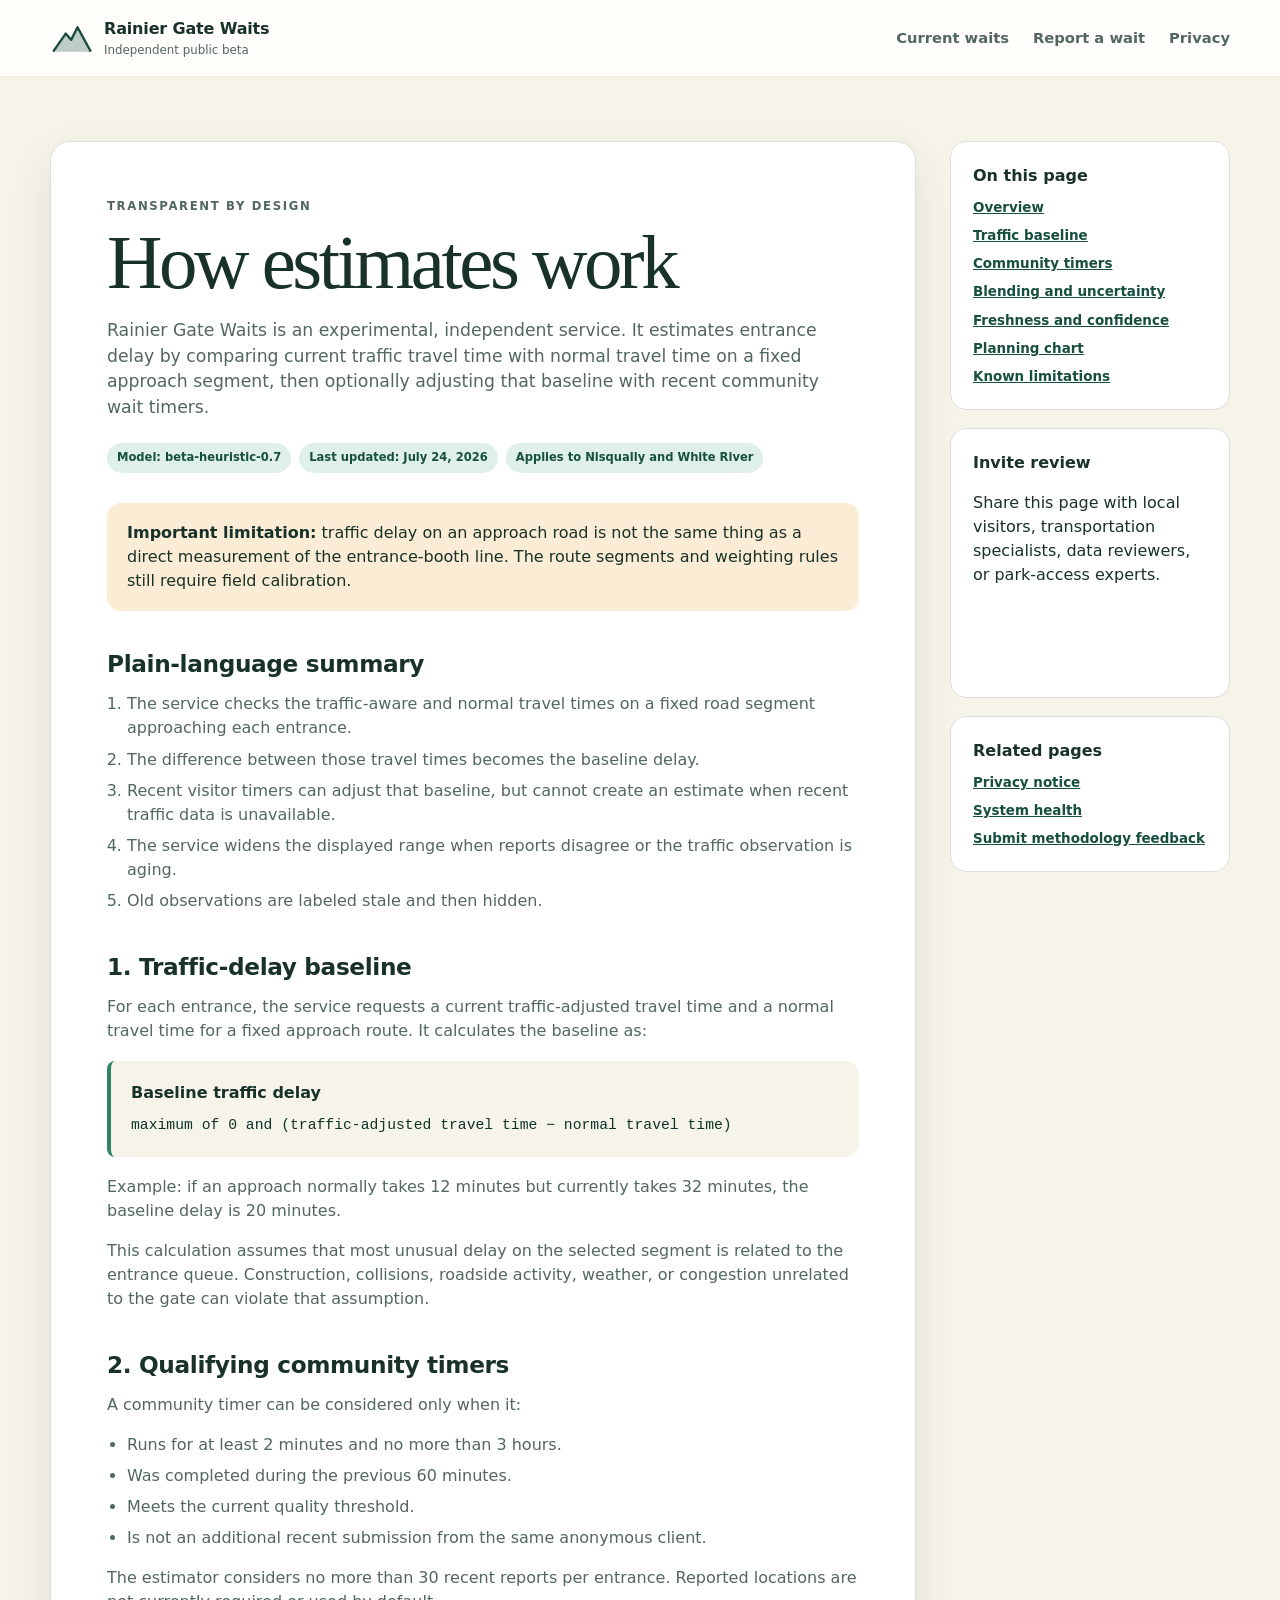
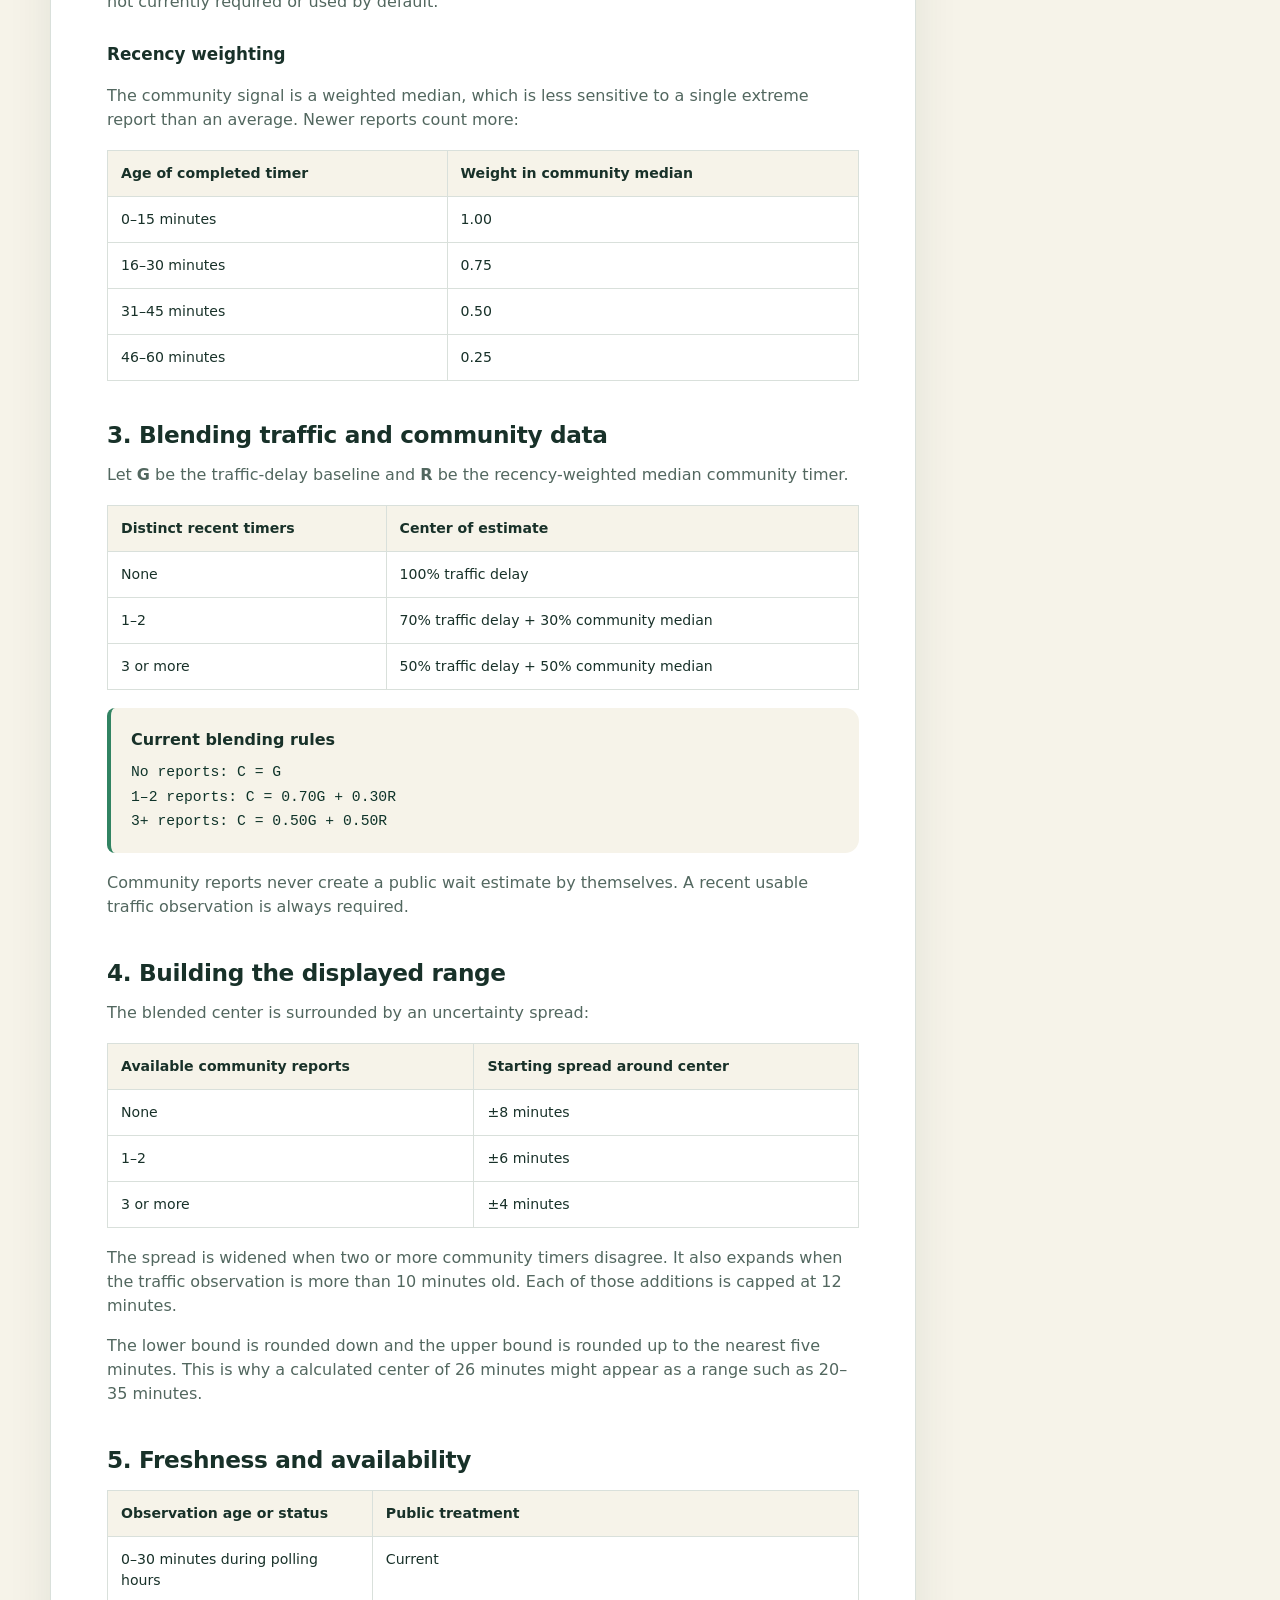
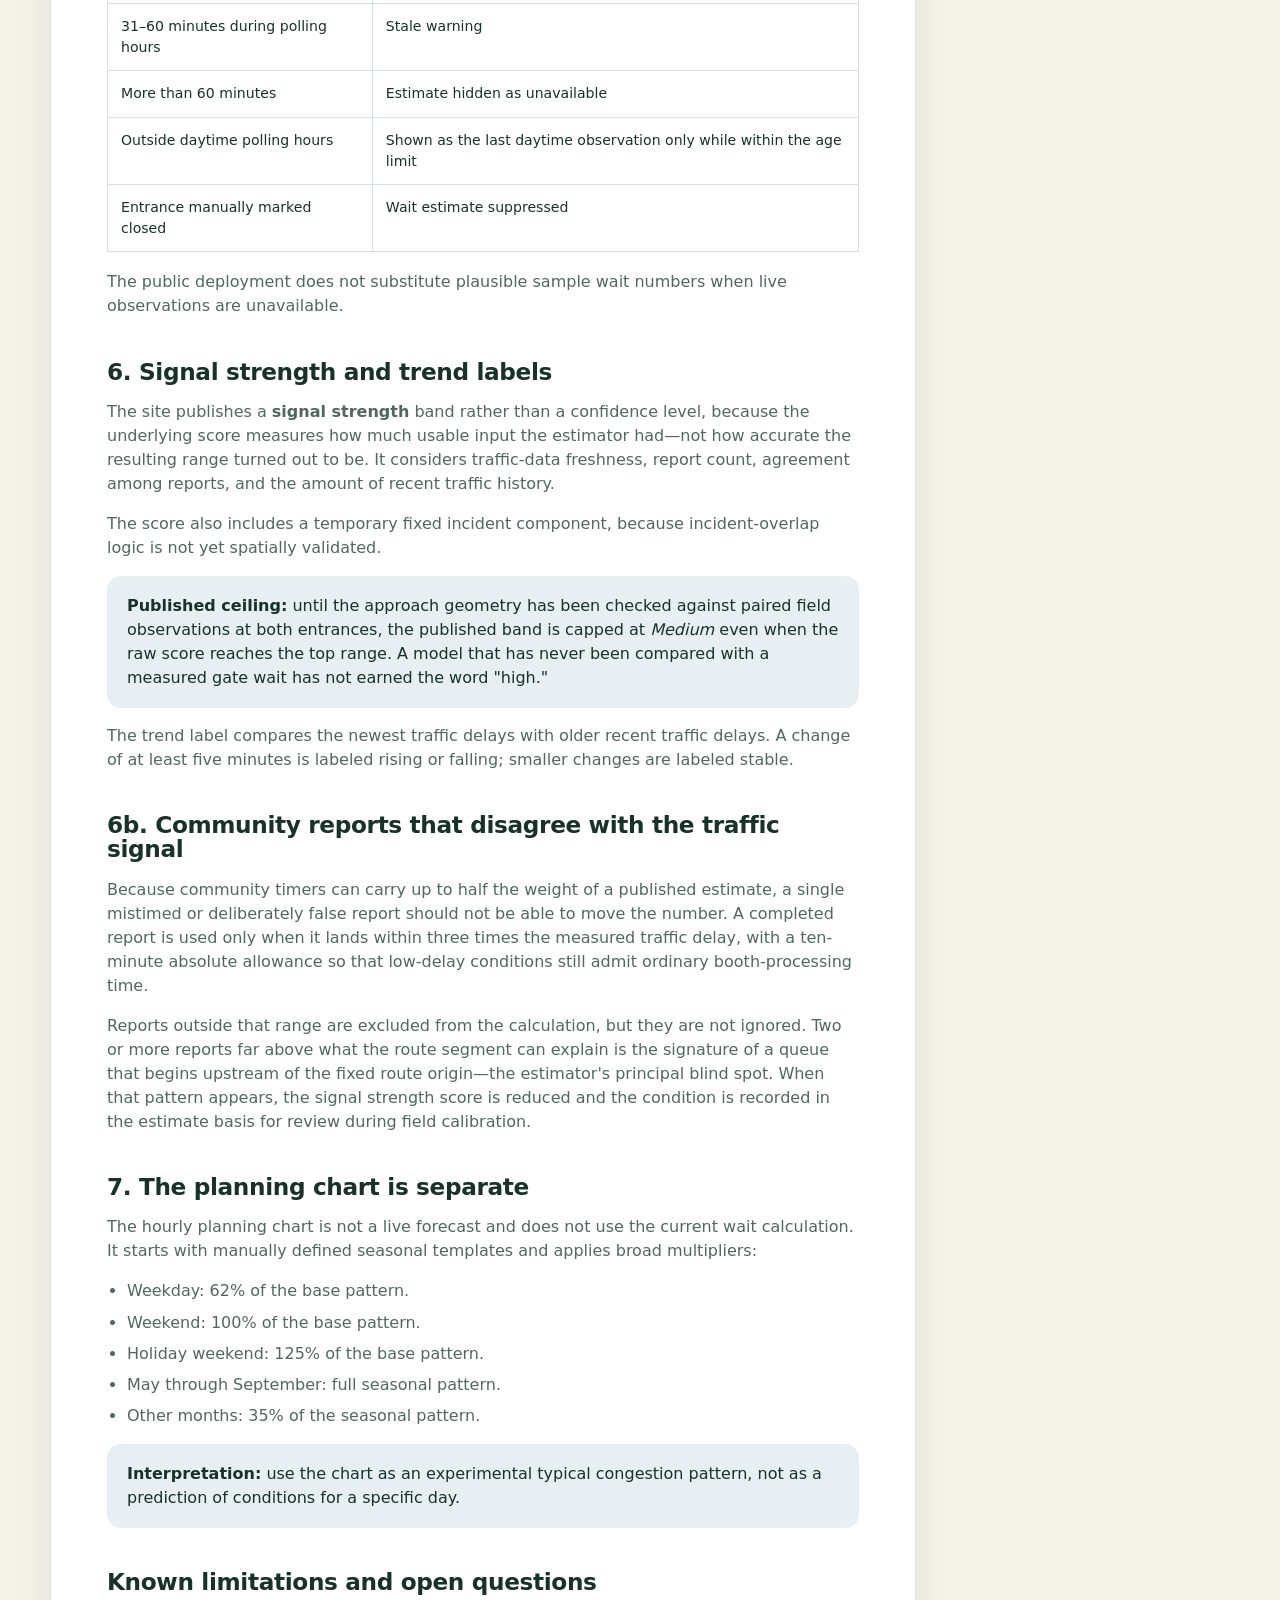
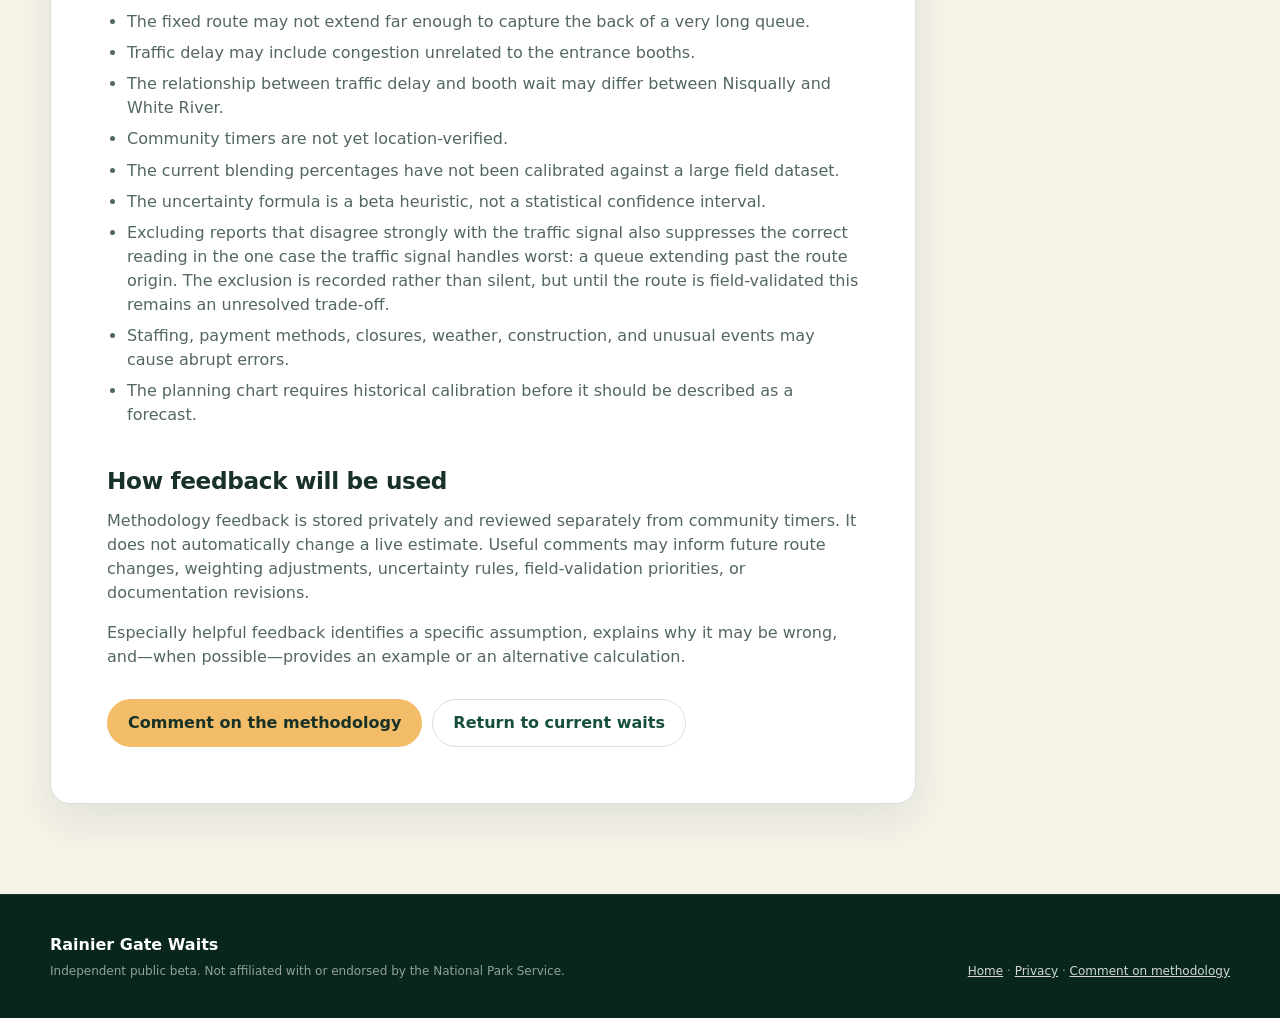
==== commit e00ef817: "Add files via upload" ====
--- a/methodology.html
+++ b/methodology.html
@@ -42,7 +42,7 @@
         <p class="methodology-lead">Rainier Gate Waits is an experimental, independent service. It estimates entrance delay by comparing current traffic travel time with normal travel time on a fixed approach segment, then optionally adjusting that baseline with recent community wait timers.</p>
 
         <div class="methodology-meta">
-          <span>Model: beta-heuristic-0.6</span>
+          <span>Model: beta-heuristic-0.7</span>
           <span>Last updated: July 24, 2026</span>
           <span>Applies to Nisqually and White River</span>
         </div>
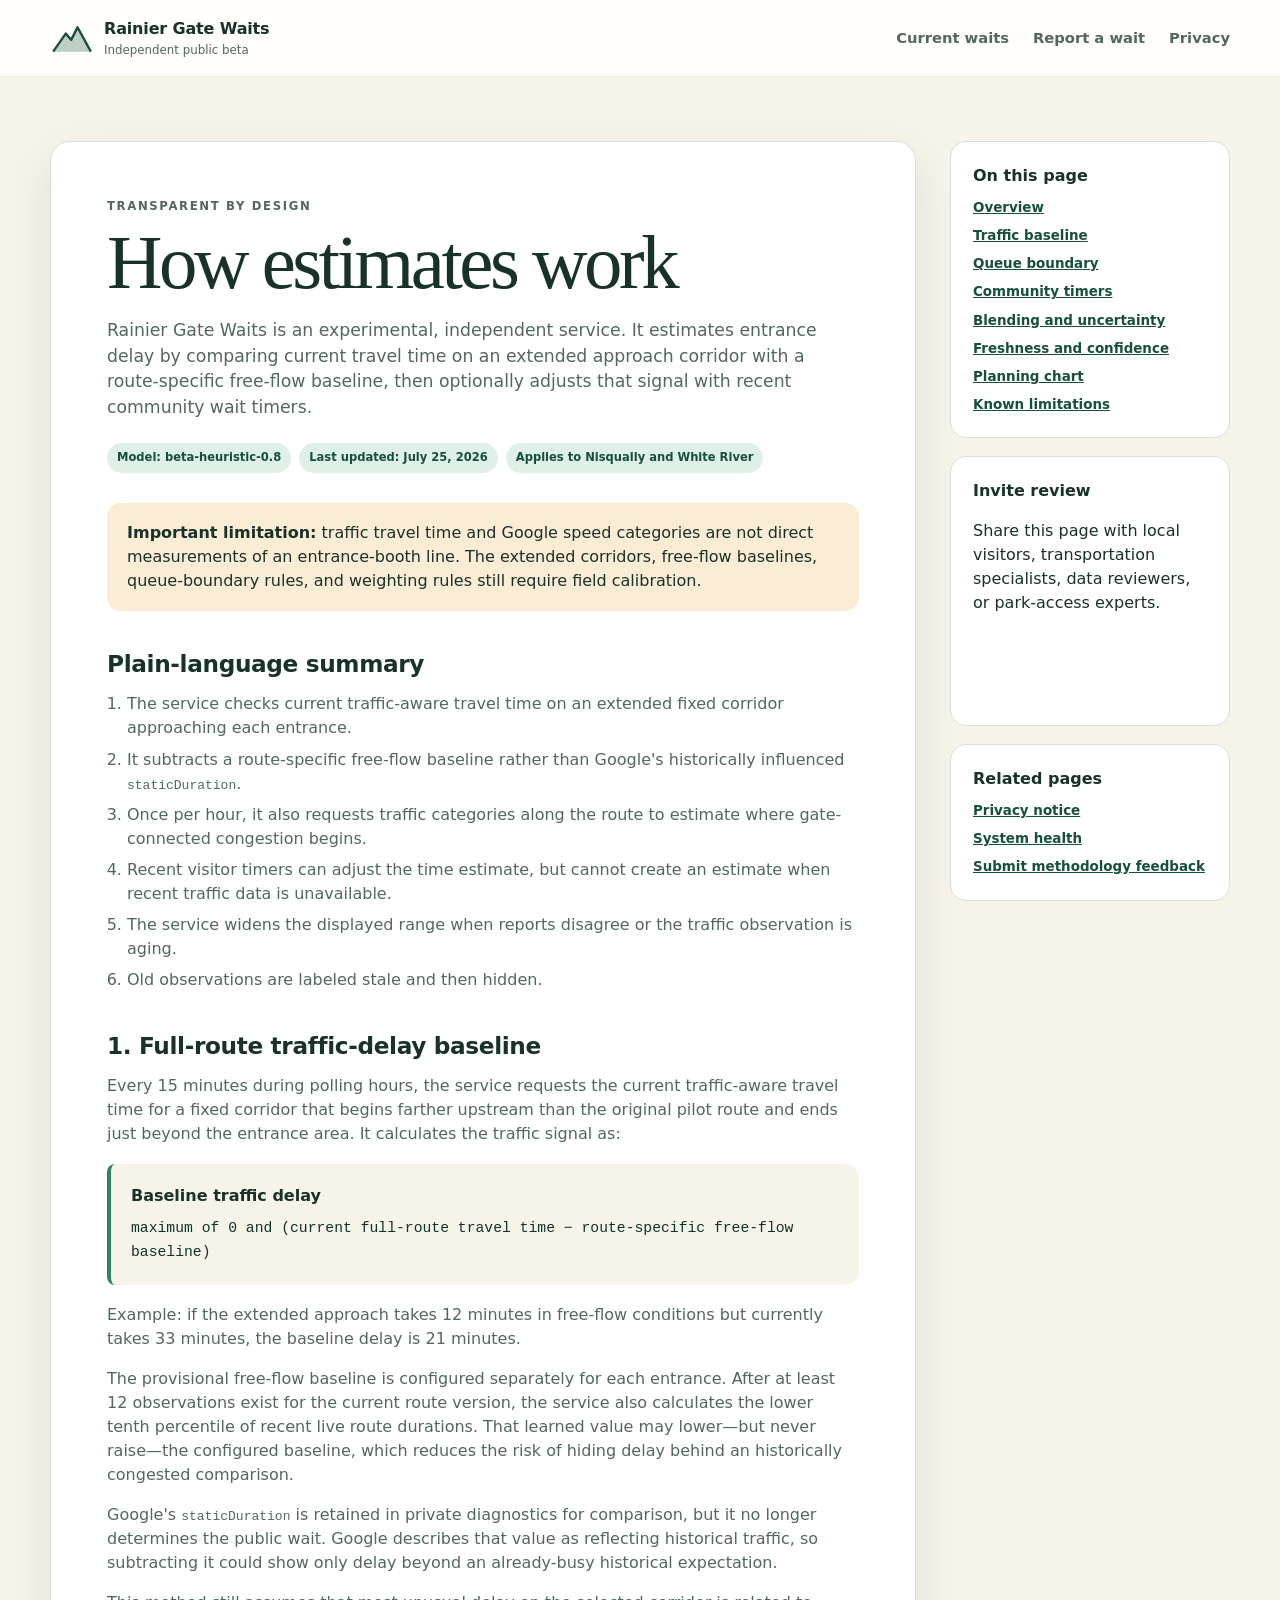
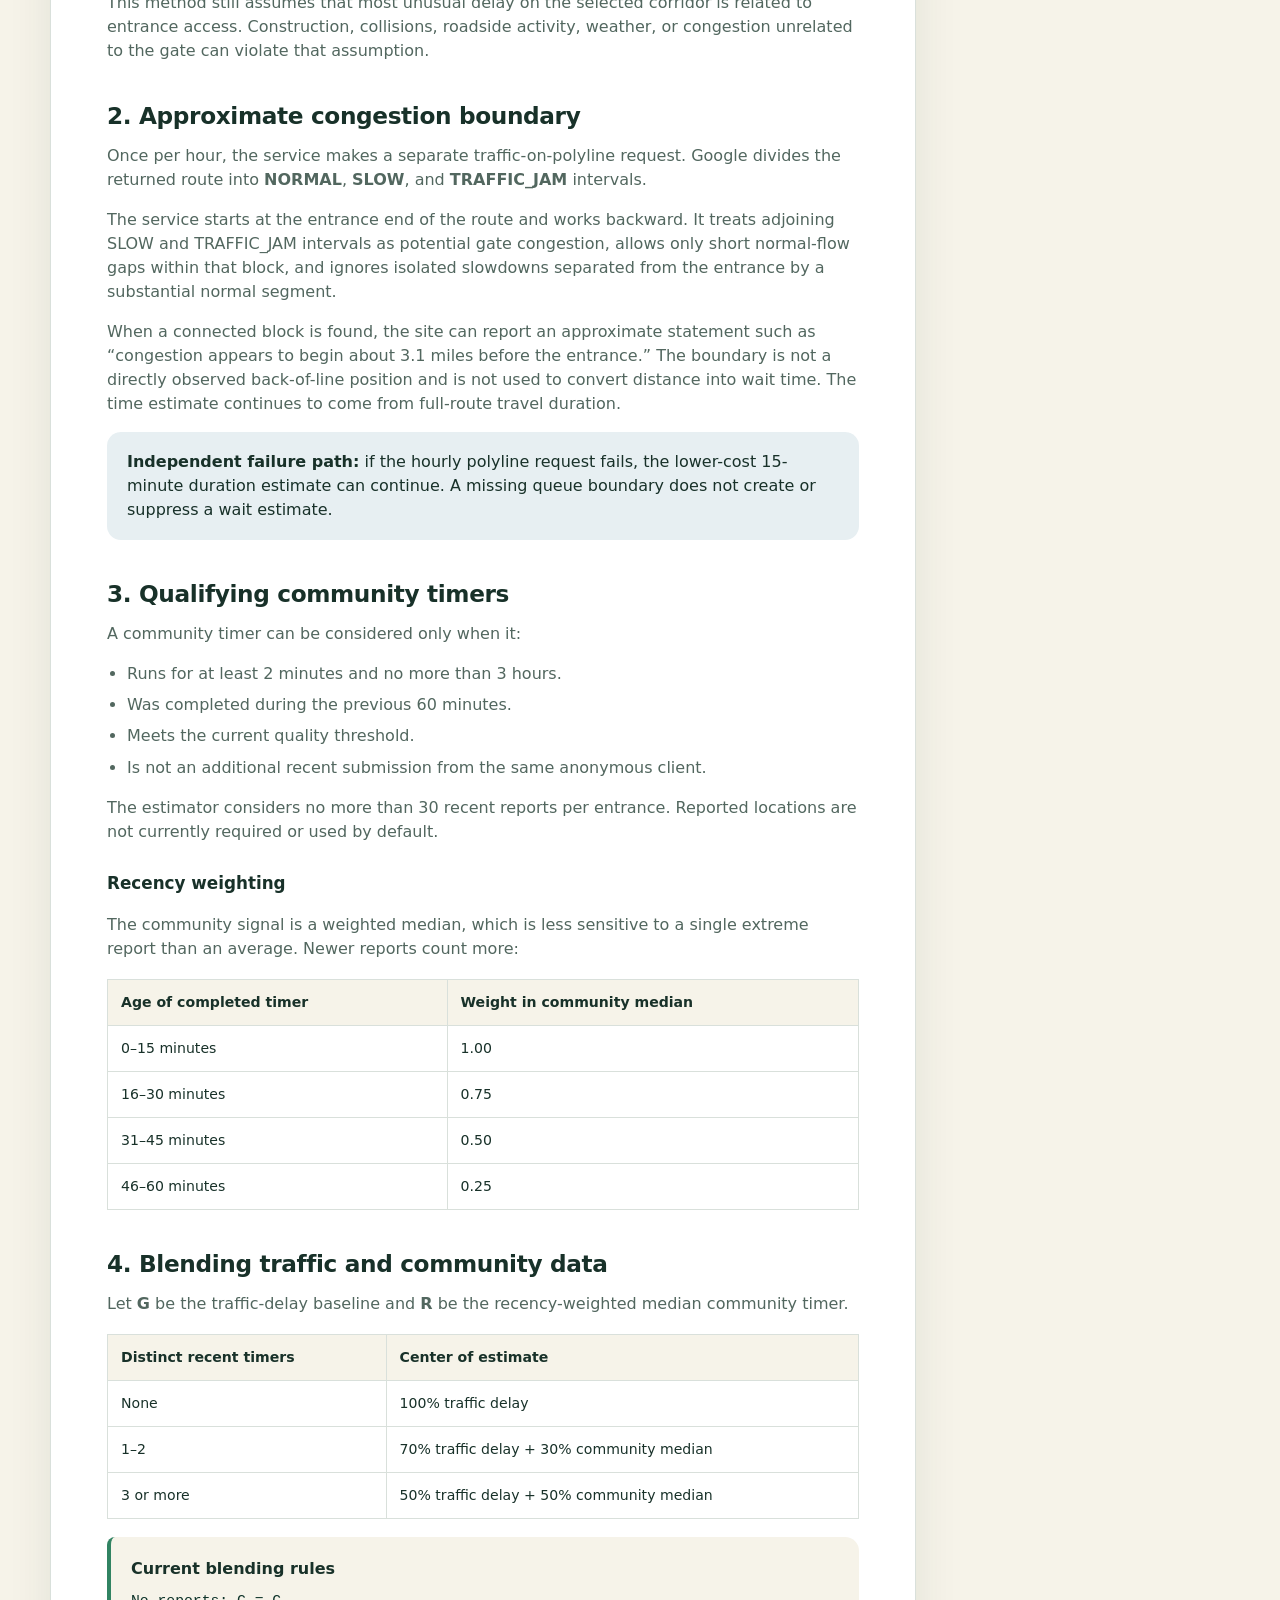
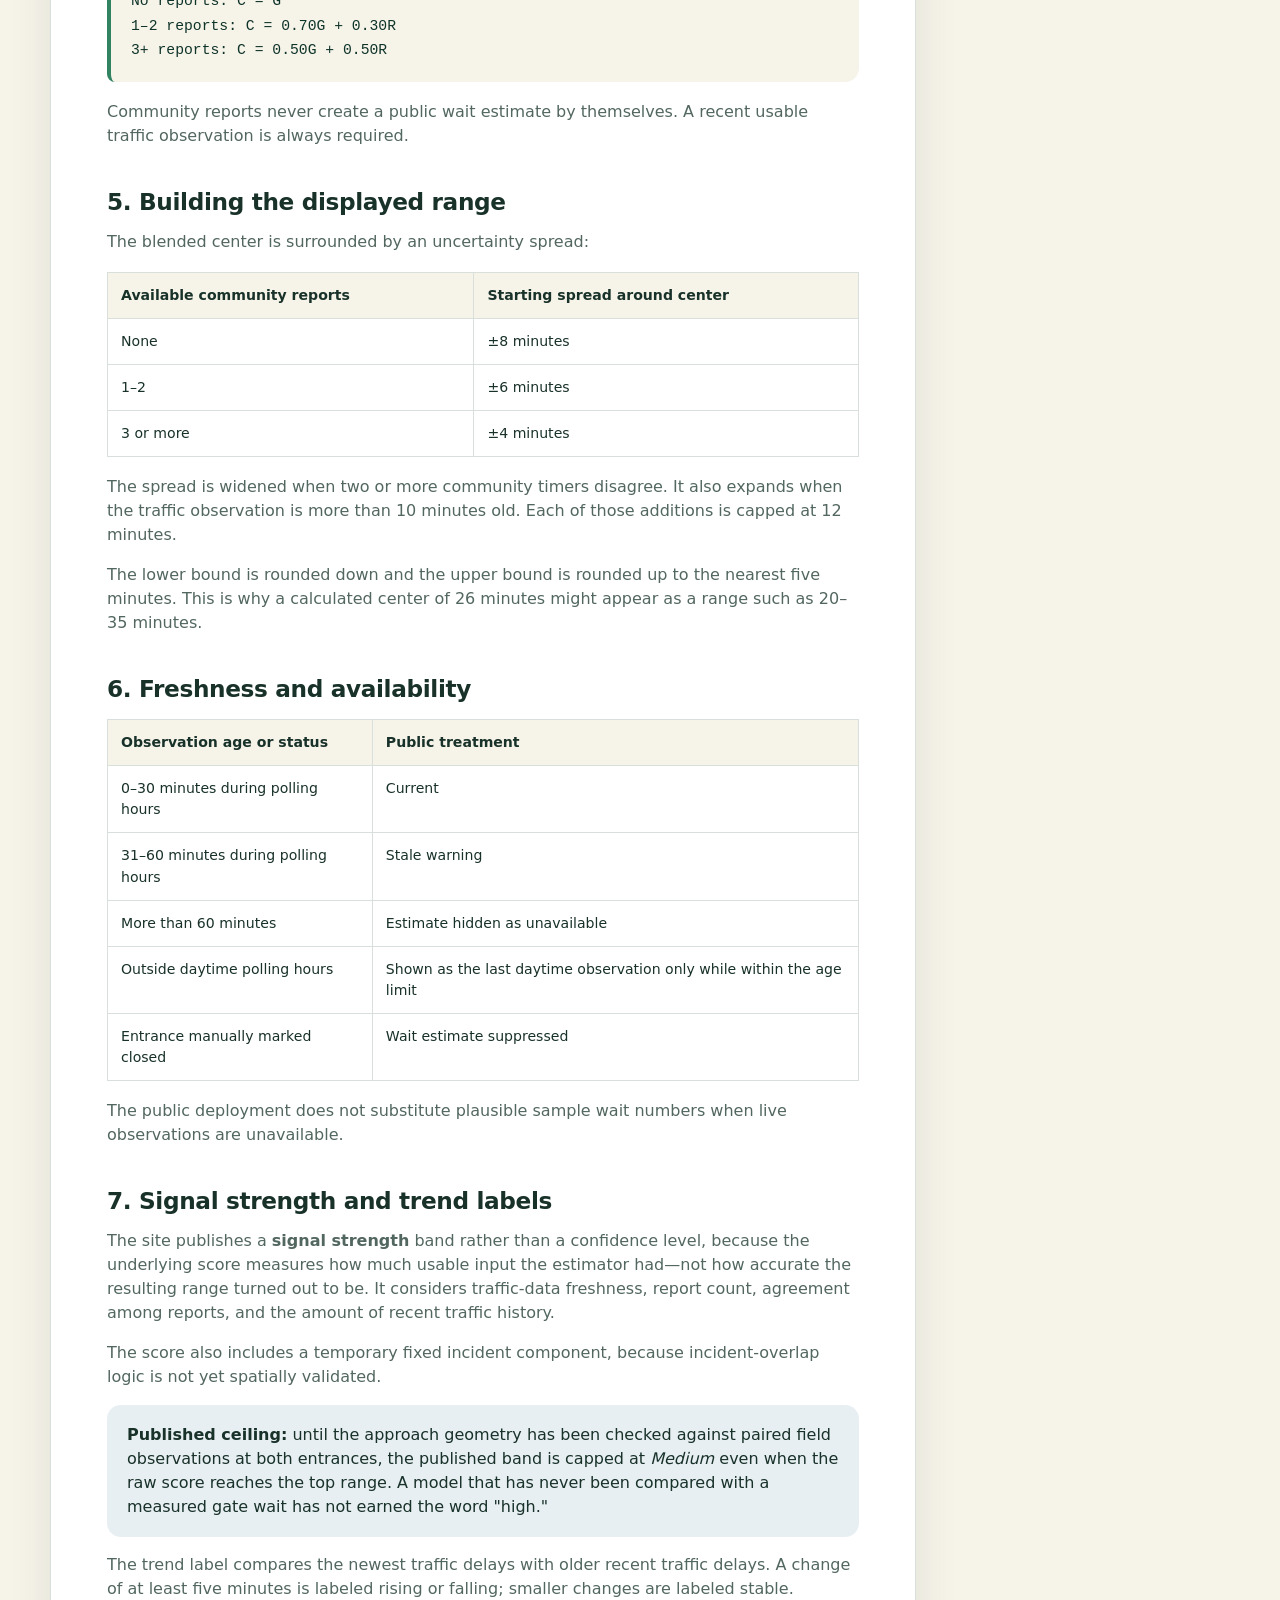
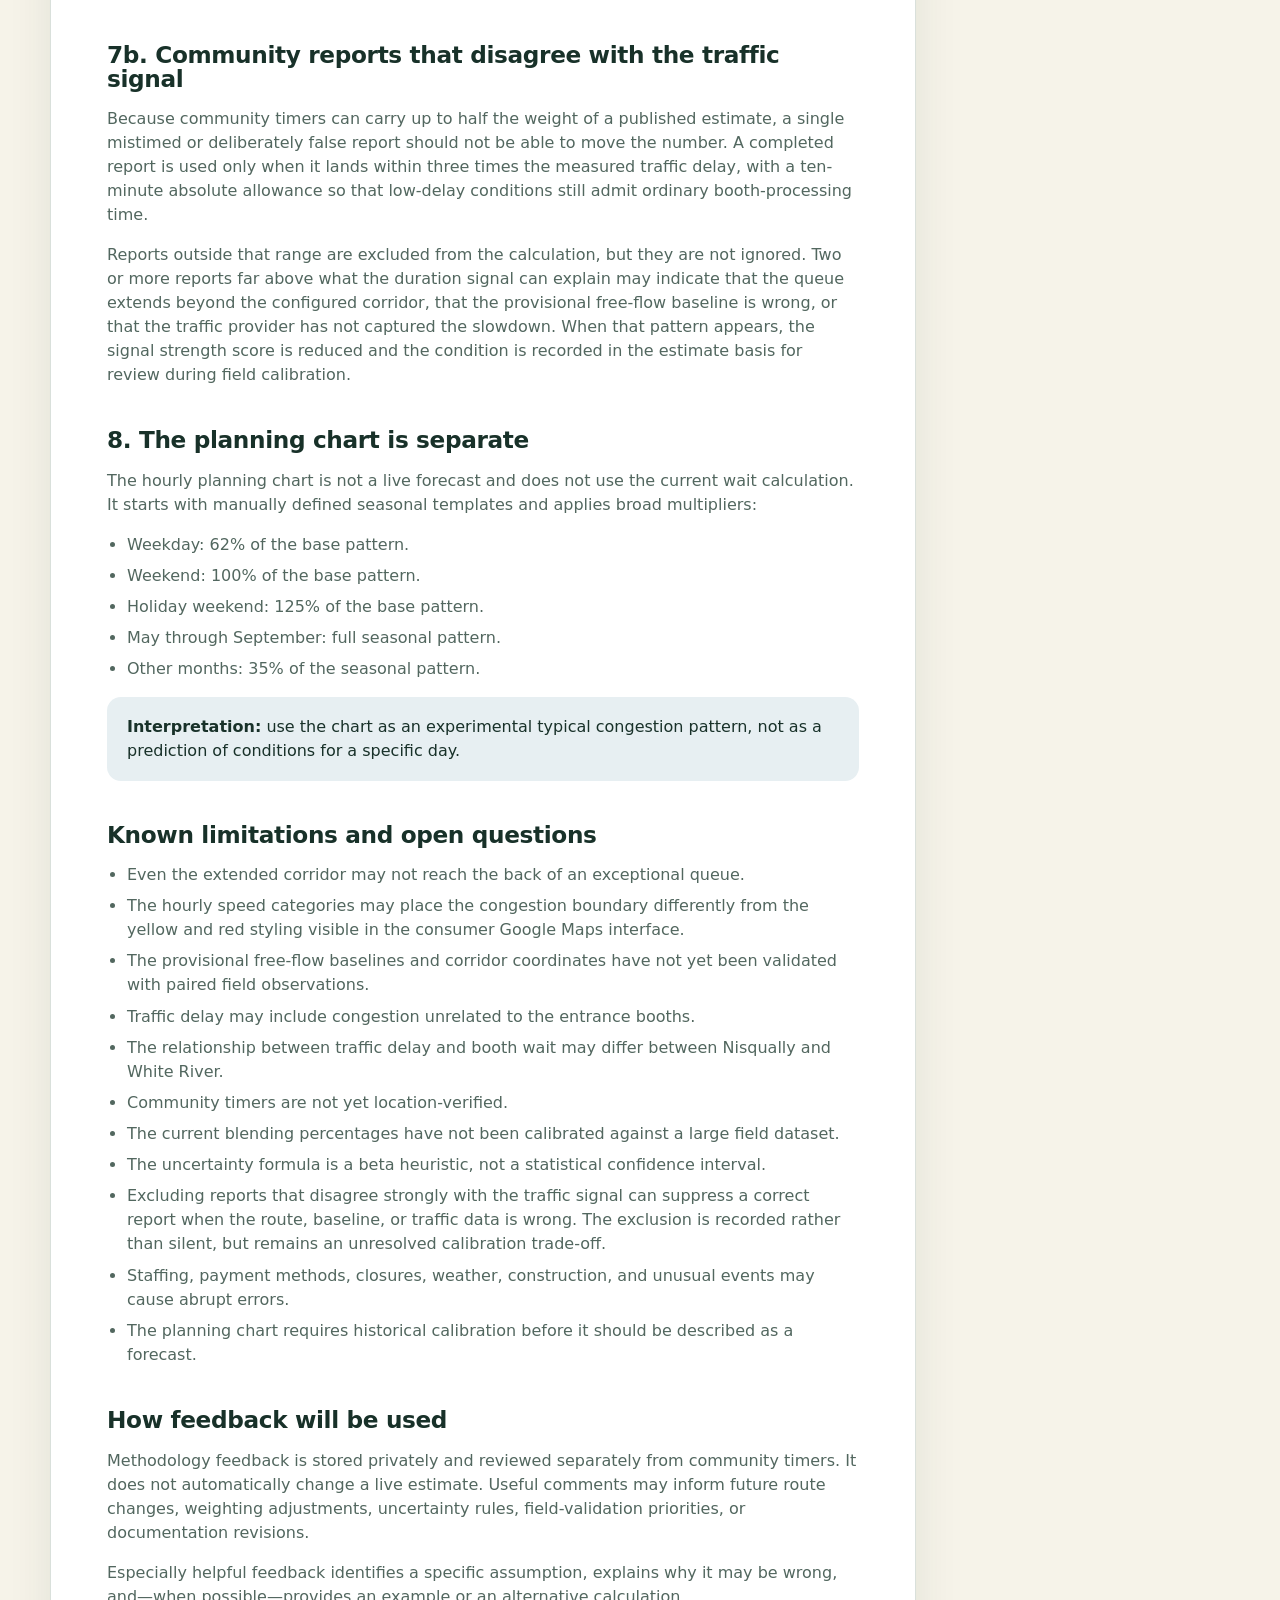
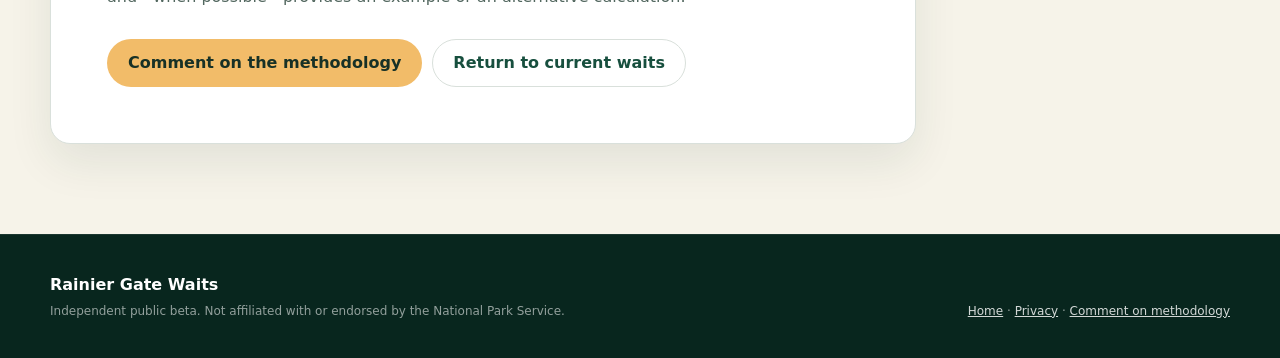
==== commit 27eb8b74: "Add files via upload" ====
--- a/methodology.html
+++ b/methodology.html
@@ -39,37 +39,46 @@
       <article class="methodology-card">
         <p class="eyebrow">Transparent by design</p>
         <h1>How estimates work</h1>
-        <p class="methodology-lead">Rainier Gate Waits is an experimental, independent service. It estimates entrance delay by comparing current traffic travel time with normal travel time on a fixed approach segment, then optionally adjusting that baseline with recent community wait timers.</p>
+        <p class="methodology-lead">Rainier Gate Waits is an experimental, independent service. It estimates entrance delay by comparing current travel time on an extended approach corridor with a route-specific free-flow baseline, then optionally adjusts that signal with recent community wait timers.</p>
 
         <div class="methodology-meta">
-          <span>Model: beta-heuristic-0.7</span>
-          <span>Last updated: July 24, 2026</span>
+          <span>Model: beta-heuristic-0.8</span>
+          <span>Last updated: July 25, 2026</span>
           <span>Applies to Nisqually and White River</span>
         </div>
 
         <div class="method-warning">
-          <strong>Important limitation:</strong> traffic delay on an approach road is not the same thing as a direct measurement of the entrance-booth line. The route segments and weighting rules still require field calibration.
+          <strong>Important limitation:</strong> traffic travel time and Google speed categories are not direct measurements of an entrance-booth line. The extended corridors, free-flow baselines, queue-boundary rules, and weighting rules still require field calibration.
         </div>
 
         <h2 id="summary">Plain-language summary</h2>
         <ol>
-          <li>The service checks the traffic-aware and normal travel times on a fixed road segment approaching each entrance.</li>
-          <li>The difference between those travel times becomes the baseline delay.</li>
-          <li>Recent visitor timers can adjust that baseline, but cannot create an estimate when recent traffic data is unavailable.</li>
+          <li>The service checks current traffic-aware travel time on an extended fixed corridor approaching each entrance.</li>
+          <li>It subtracts a route-specific free-flow baseline rather than Google's historically influenced <code>staticDuration</code>.</li>
+          <li>Once per hour, it also requests traffic categories along the route to estimate where gate-connected congestion begins.</li>
+          <li>Recent visitor timers can adjust the time estimate, but cannot create an estimate when recent traffic data is unavailable.</li>
           <li>The service widens the displayed range when reports disagree or the traffic observation is aging.</li>
           <li>Old observations are labeled stale and then hidden.</li>
         </ol>
 
-        <h2 id="traffic-baseline">1. Traffic-delay baseline</h2>
-        <p>For each entrance, the service requests a current traffic-adjusted travel time and a normal travel time for a fixed approach route. It calculates the baseline as:</p>
+        <h2 id="traffic-baseline">1. Full-route traffic-delay baseline</h2>
+        <p>Every 15 minutes during polling hours, the service requests the current traffic-aware travel time for a fixed corridor that begins farther upstream than the original pilot route and ends just beyond the entrance area. It calculates the traffic signal as:</p>
         <div class="formula-card">
           <strong>Baseline traffic delay</strong>
-          <code>maximum of 0 and (traffic-adjusted travel time − normal travel time)</code>
-        </div>
-        <p>Example: if an approach normally takes 12 minutes but currently takes 32 minutes, the baseline delay is 20 minutes.</p>
-        <p>This calculation assumes that most unusual delay on the selected segment is related to the entrance queue. Construction, collisions, roadside activity, weather, or congestion unrelated to the gate can violate that assumption.</p>
-
-        <h2 id="community-timers">2. Qualifying community timers</h2>
+          <code>maximum of 0 and (current full-route travel time − route-specific free-flow baseline)</code>
+        </div>
+        <p>Example: if the extended approach takes 12 minutes in free-flow conditions but currently takes 33 minutes, the baseline delay is 21 minutes.</p>
+        <p>The provisional free-flow baseline is configured separately for each entrance. After at least 12 observations exist for the current route version, the service also calculates the lower tenth percentile of recent live route durations. That learned value may lower—but never raise—the configured baseline, which reduces the risk of hiding delay behind an historically congested comparison.</p>
+        <p>Google's <code>staticDuration</code> is retained in private diagnostics for comparison, but it no longer determines the public wait. Google describes that value as reflecting historical traffic, so subtracting it could show only delay beyond an already-busy historical expectation.</p>
+        <p>This method still assumes that most unusual delay on the selected corridor is related to entrance access. Construction, collisions, roadside activity, weather, or congestion unrelated to the gate can violate that assumption.</p>
+
+        <h2 id="queue-boundary">2. Approximate congestion boundary</h2>
+        <p>Once per hour, the service makes a separate traffic-on-polyline request. Google divides the returned route into <strong>NORMAL</strong>, <strong>SLOW</strong>, and <strong>TRAFFIC_JAM</strong> intervals.</p>
+        <p>The service starts at the entrance end of the route and works backward. It treats adjoining SLOW and TRAFFIC_JAM intervals as potential gate congestion, allows only short normal-flow gaps within that block, and ignores isolated slowdowns separated from the entrance by a substantial normal segment.</p>
+        <p>When a connected block is found, the site can report an approximate statement such as “congestion appears to begin about 3.1 miles before the entrance.” The boundary is not a directly observed back-of-line position and is not used to convert distance into wait time. The time estimate continues to come from full-route travel duration.</p>
+        <div class="method-note"><strong>Independent failure path:</strong> if the hourly polyline request fails, the lower-cost 15-minute duration estimate can continue. A missing queue boundary does not create or suppress a wait estimate.</div>
+
+        <h2 id="community-timers">3. Qualifying community timers</h2>
         <p>A community timer can be considered only when it:</p>
         <ul>
           <li>Runs for at least 2 minutes and no more than 3 hours.</li>
@@ -93,7 +102,7 @@
           </table>
         </div>
 
-        <h2 id="blending">3. Blending traffic and community data</h2>
+        <h2 id="blending">4. Blending traffic and community data</h2>
         <p>Let <strong>G</strong> be the traffic-delay baseline and <strong>R</strong> be the recency-weighted median community timer.</p>
         <div class="method-table-wrap">
           <table class="method-table">
@@ -111,7 +120,7 @@
         </div>
         <p>Community reports never create a public wait estimate by themselves. A recent usable traffic observation is always required.</p>
 
-        <h2 id="uncertainty">4. Building the displayed range</h2>
+        <h2 id="uncertainty">5. Building the displayed range</h2>
         <p>The blended center is surrounded by an uncertainty spread:</p>
         <div class="method-table-wrap">
           <table class="method-table">
@@ -126,7 +135,7 @@
         <p>The spread is widened when two or more community timers disagree. It also expands when the traffic observation is more than 10 minutes old. Each of those additions is capped at 12 minutes.</p>
         <p>The lower bound is rounded down and the upper bound is rounded up to the nearest five minutes. This is why a calculated center of 26 minutes might appear as a range such as 20–35 minutes.</p>
 
-        <h2 id="freshness">5. Freshness and availability</h2>
+        <h2 id="freshness">6. Freshness and availability</h2>
         <div class="method-table-wrap">
           <table class="method-table">
             <thead><tr><th>Observation age or status</th><th>Public treatment</th></tr></thead>
@@ -141,17 +150,17 @@
         </div>
         <p>The public deployment does not substitute plausible sample wait numbers when live observations are unavailable.</p>
 
-        <h2 id="confidence">6. Signal strength and trend labels</h2>
+        <h2 id="confidence">7. Signal strength and trend labels</h2>
         <p>The site publishes a <strong>signal strength</strong> band rather than a confidence level, because the underlying score measures how much usable input the estimator had—not how accurate the resulting range turned out to be. It considers traffic-data freshness, report count, agreement among reports, and the amount of recent traffic history.</p>
         <p>The score also includes a temporary fixed incident component, because incident-overlap logic is not yet spatially validated.</p>
         <div class="method-note"><strong>Published ceiling:</strong> until the approach geometry has been checked against paired field observations at both entrances, the published band is capped at <em>Medium</em> even when the raw score reaches the top range. A model that has never been compared with a measured gate wait has not earned the word "high."</div>
         <p>The trend label compares the newest traffic delays with older recent traffic delays. A change of at least five minutes is labeled rising or falling; smaller changes are labeled stable.</p>
 
-        <h2 id="outliers">6b. Community reports that disagree with the traffic signal</h2>
+        <h2 id="outliers">7b. Community reports that disagree with the traffic signal</h2>
         <p>Because community timers can carry up to half the weight of a published estimate, a single mistimed or deliberately false report should not be able to move the number. A completed report is used only when it lands within three times the measured traffic delay, with a ten-minute absolute allowance so that low-delay conditions still admit ordinary booth-processing time.</p>
-        <p>Reports outside that range are excluded from the calculation, but they are not ignored. Two or more reports far above what the route segment can explain is the signature of a queue that begins upstream of the fixed route origin—the estimator's principal blind spot. When that pattern appears, the signal strength score is reduced and the condition is recorded in the estimate basis for review during field calibration.</p>
-
-        <h2 id="planning-chart">7. The planning chart is separate</h2>
+        <p>Reports outside that range are excluded from the calculation, but they are not ignored. Two or more reports far above what the duration signal can explain may indicate that the queue extends beyond the configured corridor, that the provisional free-flow baseline is wrong, or that the traffic provider has not captured the slowdown. When that pattern appears, the signal strength score is reduced and the condition is recorded in the estimate basis for review during field calibration.</p>
+
+        <h2 id="planning-chart">8. The planning chart is separate</h2>
         <p>The hourly planning chart is not a live forecast and does not use the current wait calculation. It starts with manually defined seasonal templates and applies broad multipliers:</p>
         <ul>
           <li>Weekday: 62% of the base pattern.</li>
@@ -164,13 +173,15 @@
 
         <h2 id="limitations">Known limitations and open questions</h2>
         <ul>
-          <li>The fixed route may not extend far enough to capture the back of a very long queue.</li>
+          <li>Even the extended corridor may not reach the back of an exceptional queue.</li>
+          <li>The hourly speed categories may place the congestion boundary differently from the yellow and red styling visible in the consumer Google Maps interface.</li>
+          <li>The provisional free-flow baselines and corridor coordinates have not yet been validated with paired field observations.</li>
           <li>Traffic delay may include congestion unrelated to the entrance booths.</li>
           <li>The relationship between traffic delay and booth wait may differ between Nisqually and White River.</li>
           <li>Community timers are not yet location-verified.</li>
           <li>The current blending percentages have not been calibrated against a large field dataset.</li>
           <li>The uncertainty formula is a beta heuristic, not a statistical confidence interval.</li>
-          <li>Excluding reports that disagree strongly with the traffic signal also suppresses the correct reading in the one case the traffic signal handles worst: a queue extending past the route origin. The exclusion is recorded rather than silent, but until the route is field-validated this remains an unresolved trade-off.</li>
+          <li>Excluding reports that disagree strongly with the traffic signal can suppress a correct report when the route, baseline, or traffic data is wrong. The exclusion is recorded rather than silent, but remains an unresolved calibration trade-off.</li>
           <li>Staffing, payment methods, closures, weather, construction, and unusual events may cause abrupt errors.</li>
           <li>The planning chart requires historical calibration before it should be described as a forecast.</li>
         </ul>
@@ -190,6 +201,7 @@
           <strong>On this page</strong>
           <a href="#summary">Overview</a>
           <a href="#traffic-baseline">Traffic baseline</a>
+          <a href="#queue-boundary">Queue boundary</a>
           <a href="#community-timers">Community timers</a>
           <a href="#blending">Blending and uncertainty</a>
           <a href="#freshness">Freshness and confidence</a>
--- a/styles.css
+++ b/styles.css
@@ -496,3 +496,5 @@
   .methodology-sidebar { grid-template-columns: 1fr; }
   .methodology-actions { display: grid; }
 }
+
+.data-attribution { margin-top: .35rem; color: var(--ink-soft); font-size: .68rem; }
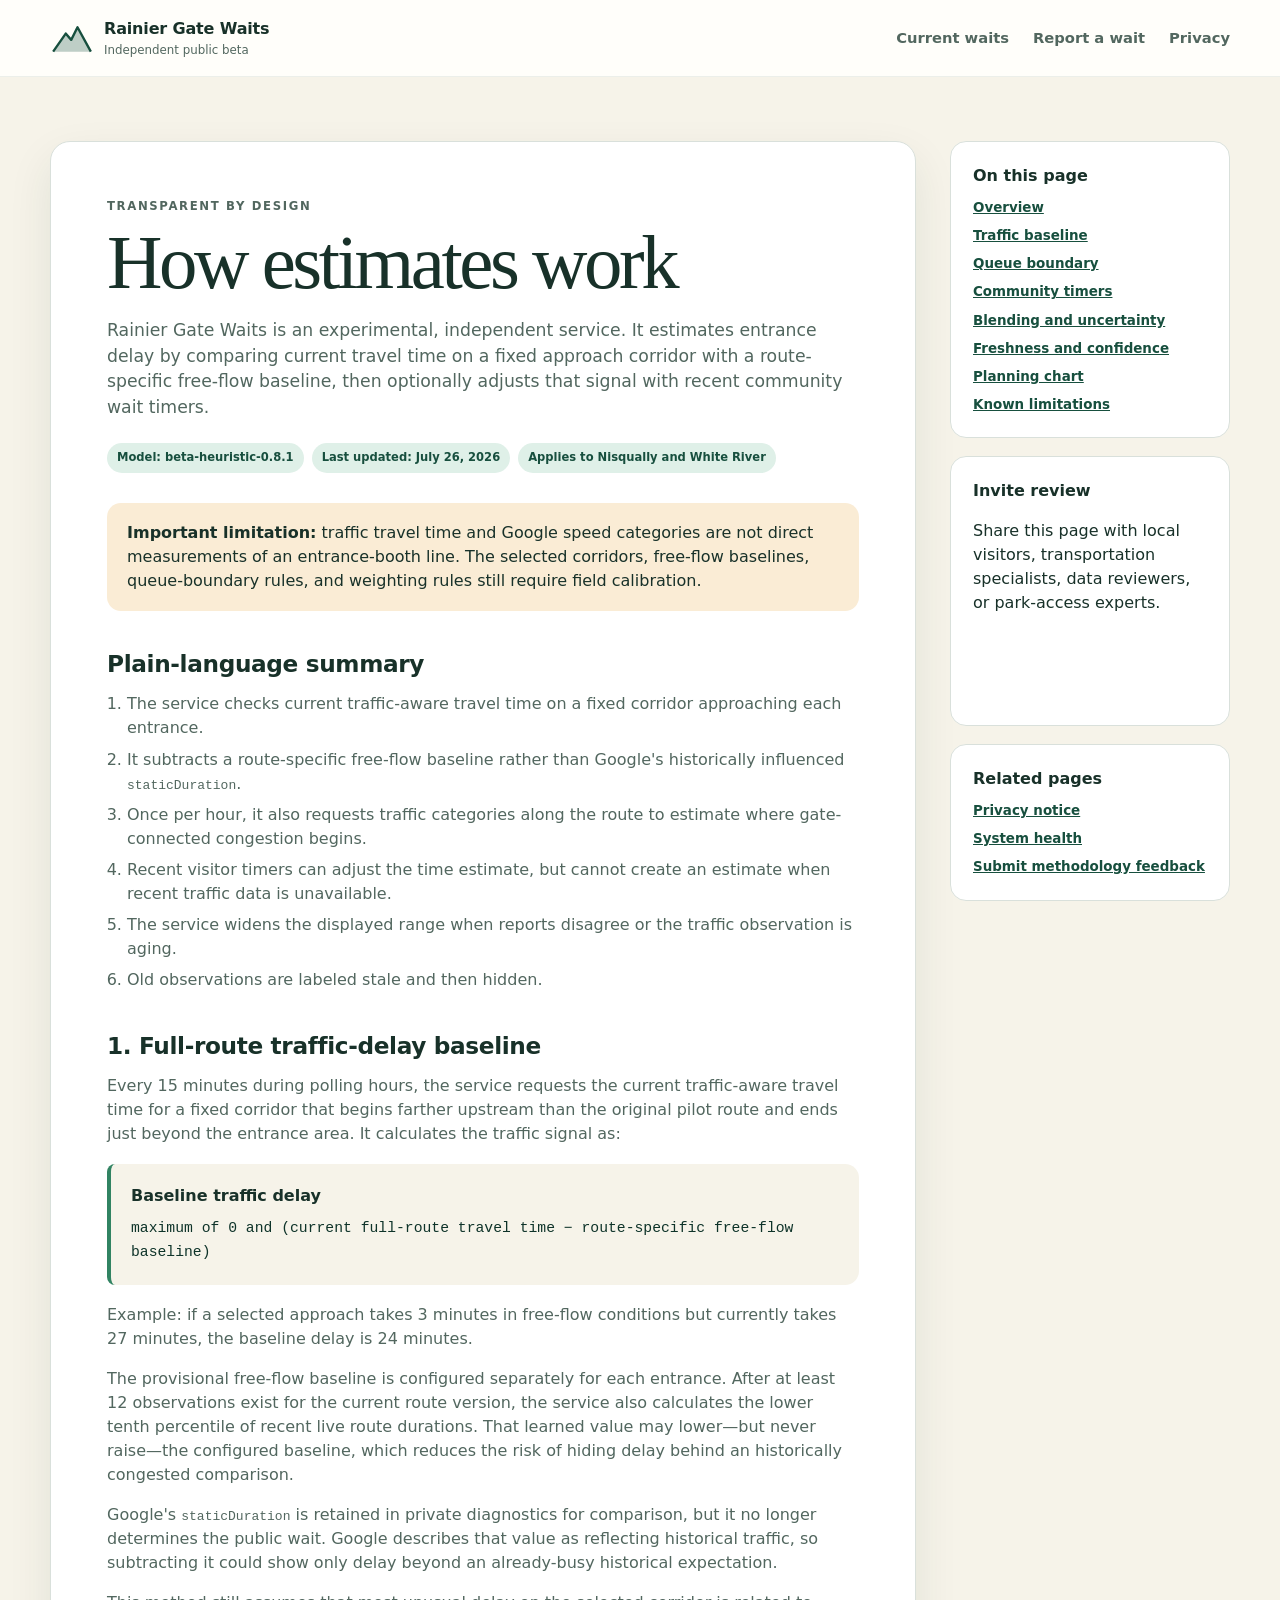
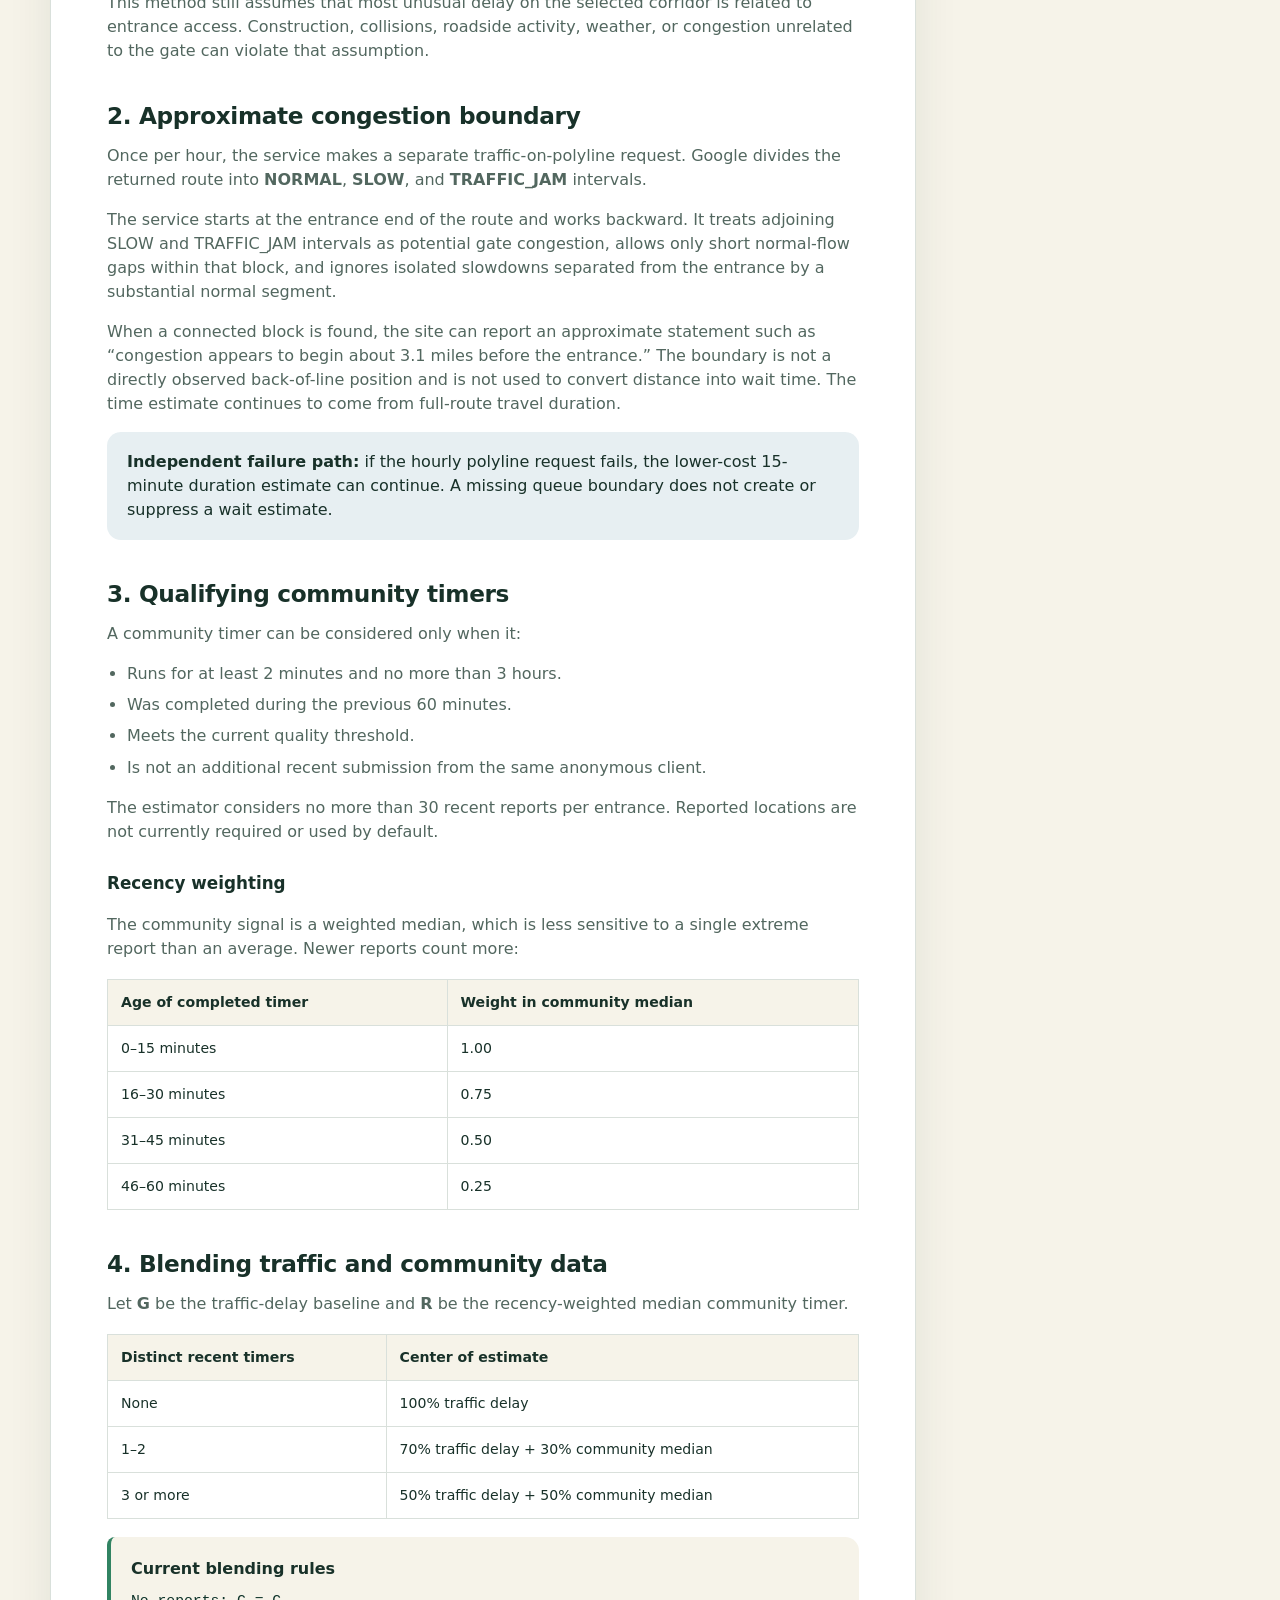
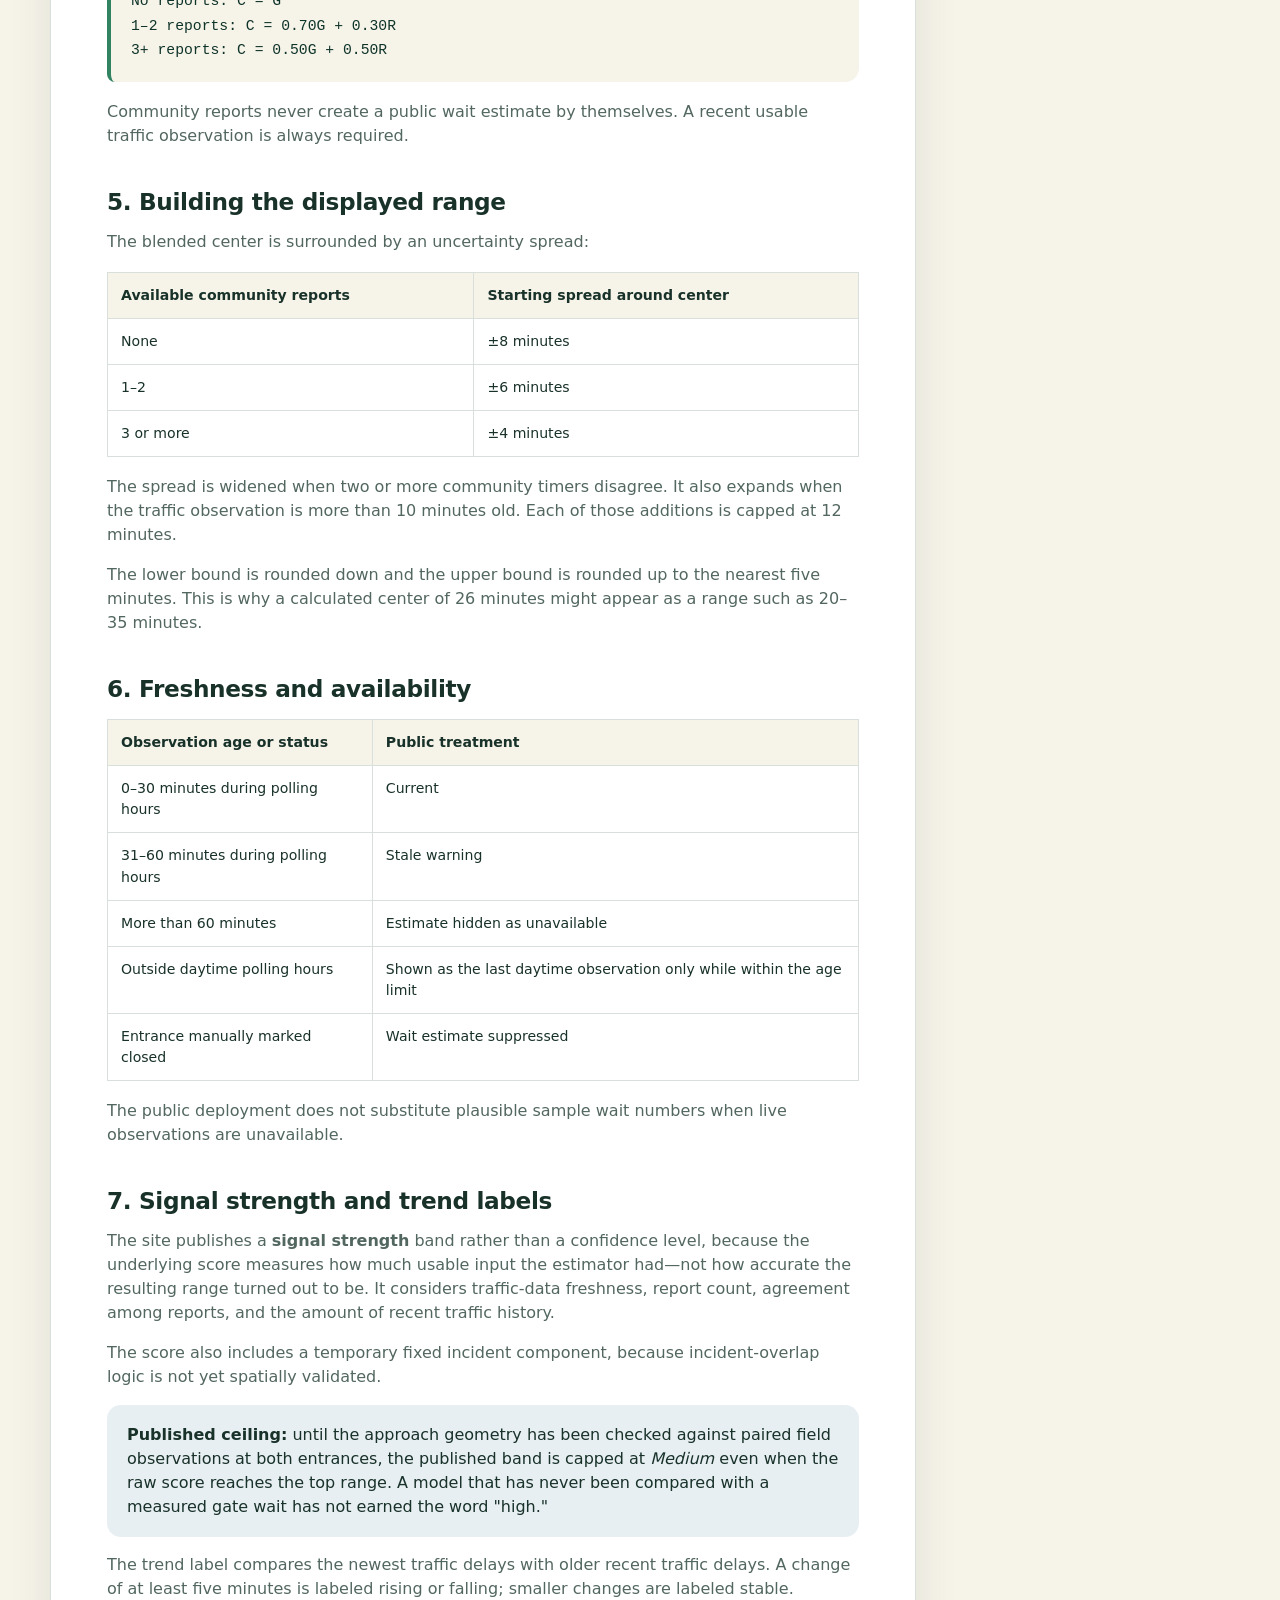
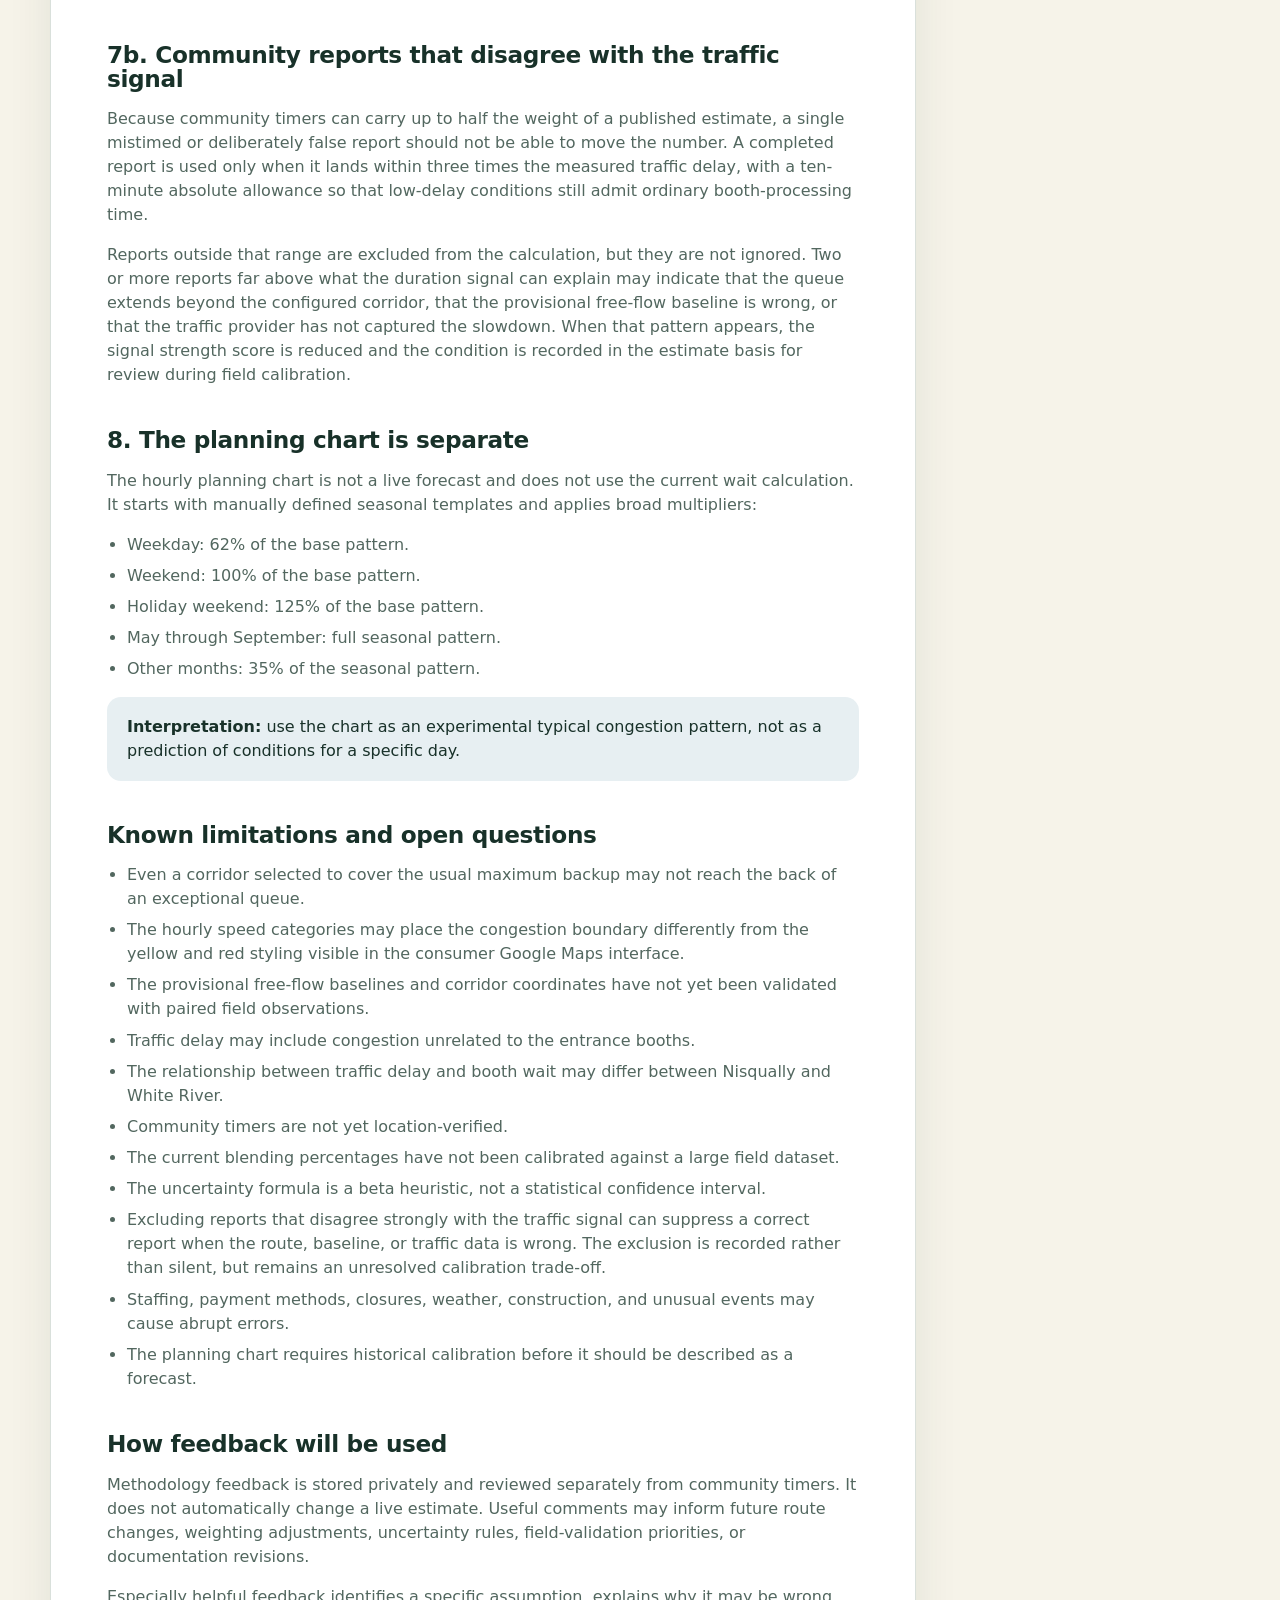
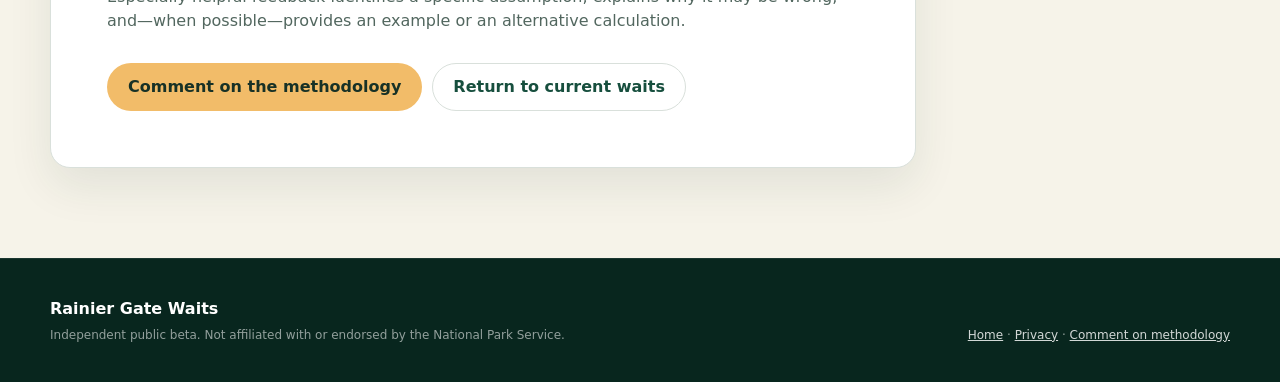
==== commit d7c52831: "Add files via upload" ====
--- a/methodology.html
+++ b/methodology.html
@@ -39,21 +39,21 @@
       <article class="methodology-card">
         <p class="eyebrow">Transparent by design</p>
         <h1>How estimates work</h1>
-        <p class="methodology-lead">Rainier Gate Waits is an experimental, independent service. It estimates entrance delay by comparing current travel time on an extended approach corridor with a route-specific free-flow baseline, then optionally adjusts that signal with recent community wait timers.</p>
+        <p class="methodology-lead">Rainier Gate Waits is an experimental, independent service. It estimates entrance delay by comparing current travel time on a fixed approach corridor with a route-specific free-flow baseline, then optionally adjusts that signal with recent community wait timers.</p>
 
         <div class="methodology-meta">
-          <span>Model: beta-heuristic-0.8</span>
-          <span>Last updated: July 25, 2026</span>
+          <span>Model: beta-heuristic-0.8.1</span>
+          <span>Last updated: July 26, 2026</span>
           <span>Applies to Nisqually and White River</span>
         </div>
 
         <div class="method-warning">
-          <strong>Important limitation:</strong> traffic travel time and Google speed categories are not direct measurements of an entrance-booth line. The extended corridors, free-flow baselines, queue-boundary rules, and weighting rules still require field calibration.
+          <strong>Important limitation:</strong> traffic travel time and Google speed categories are not direct measurements of an entrance-booth line. The selected corridors, free-flow baselines, queue-boundary rules, and weighting rules still require field calibration.
         </div>
 
         <h2 id="summary">Plain-language summary</h2>
         <ol>
-          <li>The service checks current traffic-aware travel time on an extended fixed corridor approaching each entrance.</li>
+          <li>The service checks current traffic-aware travel time on a fixed corridor approaching each entrance.</li>
           <li>It subtracts a route-specific free-flow baseline rather than Google's historically influenced <code>staticDuration</code>.</li>
           <li>Once per hour, it also requests traffic categories along the route to estimate where gate-connected congestion begins.</li>
           <li>Recent visitor timers can adjust the time estimate, but cannot create an estimate when recent traffic data is unavailable.</li>
@@ -67,7 +67,7 @@
           <strong>Baseline traffic delay</strong>
           <code>maximum of 0 and (current full-route travel time − route-specific free-flow baseline)</code>
         </div>
-        <p>Example: if the extended approach takes 12 minutes in free-flow conditions but currently takes 33 minutes, the baseline delay is 21 minutes.</p>
+        <p>Example: if a selected approach takes 3 minutes in free-flow conditions but currently takes 27 minutes, the baseline delay is 24 minutes.</p>
         <p>The provisional free-flow baseline is configured separately for each entrance. After at least 12 observations exist for the current route version, the service also calculates the lower tenth percentile of recent live route durations. That learned value may lower—but never raise—the configured baseline, which reduces the risk of hiding delay behind an historically congested comparison.</p>
         <p>Google's <code>staticDuration</code> is retained in private diagnostics for comparison, but it no longer determines the public wait. Google describes that value as reflecting historical traffic, so subtracting it could show only delay beyond an already-busy historical expectation.</p>
         <p>This method still assumes that most unusual delay on the selected corridor is related to entrance access. Construction, collisions, roadside activity, weather, or congestion unrelated to the gate can violate that assumption.</p>
@@ -173,7 +173,7 @@
 
         <h2 id="limitations">Known limitations and open questions</h2>
         <ul>
-          <li>Even the extended corridor may not reach the back of an exceptional queue.</li>
+          <li>Even a corridor selected to cover the usual maximum backup may not reach the back of an exceptional queue.</li>
           <li>The hourly speed categories may place the congestion boundary differently from the yellow and red styling visible in the consumer Google Maps interface.</li>
           <li>The provisional free-flow baselines and corridor coordinates have not yet been validated with paired field observations.</li>
           <li>Traffic delay may include congestion unrelated to the entrance booths.</li>
